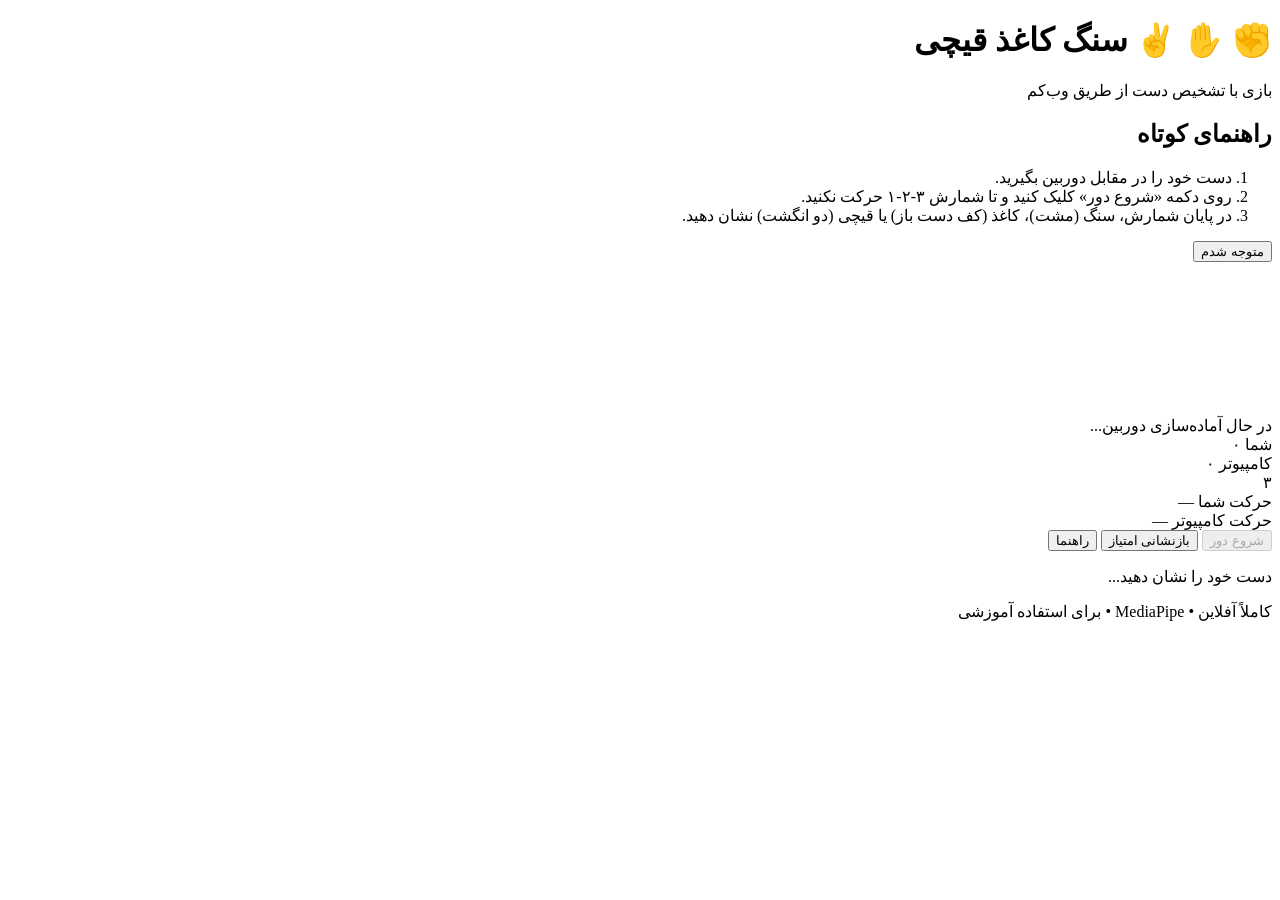
==== app/index.html @ f0ddbab1 "Initial commit: Offline AI Rock-Paper-Scissors with MediaPipe hand detection, Persian UI" ====
<!DOCTYPE html>
<html lang="fa" dir="rtl">
<head>
  <meta charset="UTF-8" />
  <meta name="viewport" content="width=device-width, initial-scale=1.0" />
  <title>سنگ، کاغذ، قیچی با هوش مصنوعی</title>
  <link rel="stylesheet" href="style.css" />
</head>
<body>
  <div class="container">
    <header>
      <h1>✊ ✋ ✌️ سنگ کاغذ قیچی</h1>
      <p class="subtitle">بازی با تشخیص دست از طریق وب‌کم</p>
    </header>

    <div id="help-panel" class="help-panel">
      <h2>راهنمای کوتاه</h2>
      <ol>
        <li>دست خود را در مقابل دوربین بگیرید.</li>
        <li>روی دکمه «شروع دور» کلیک کنید و تا شمارش ۳-۲-۱ حرکت نکنید.</li>
        <li>در پایان شمارش، سنگ (مشت)، کاغذ (کف دست باز) یا قیچی (دو انگشت) نشان دهید.</li>
      </ol>
      <button id="close-help" class="btn secondary">متوجه شدم</button>
    </div>

    <div class="main-area">
      <div class="video-wrapper">
        <video id="webcam" autoplay playsinline muted></video>
        <canvas id="output"></canvas>
        <div id="camera-status" class="status-overlay">در حال آماده‌سازی دوربین...</div>
      </div>

      <div class="game-panel">
        <div class="scores">
          <div class="score-box">
            <span class="label">شما</span>
            <span id="player-score" class="score">۰</span>
          </div>
          <div class="score-box">
            <span class="label">کامپیوتر</span>
            <span id="computer-score" class="score">۰</span>
          </div>
        </div>

        <div id="countdown" class="countdown hidden">۳</div>
        <div id="result-msg" class="result-msg"></div>

        <div class="moves">
          <div class="move-card">
            <span class="move-label">حرکت شما</span>
            <span id="player-move" class="move-emoji">—</span>
          </div>
          <div class="move-card">
            <span class="move-label">حرکت کامپیوتر</span>
            <span id="computer-move" class="move-emoji">—</span>
          </div>
        </div>

        <div class="buttons">
          <button id="start-btn" class="btn primary" disabled>شروع دور</button>
          <button id="reset-btn" class="btn secondary">بازنشانی امتیاز</button>
          <button id="help-btn" class="btn secondary">راهنما</button>
        </div>

        <p id="gesture-hint" class="hint">دست خود را نشان دهید...</p>
      </div>
    </div>

    <footer>
      <p>کاملاً آفلاین • MediaPipe • برای استفاده آموزشی</p>
    </footer>
  </div>

  <script type="module" src="main.js"></script>
</body>
</html>
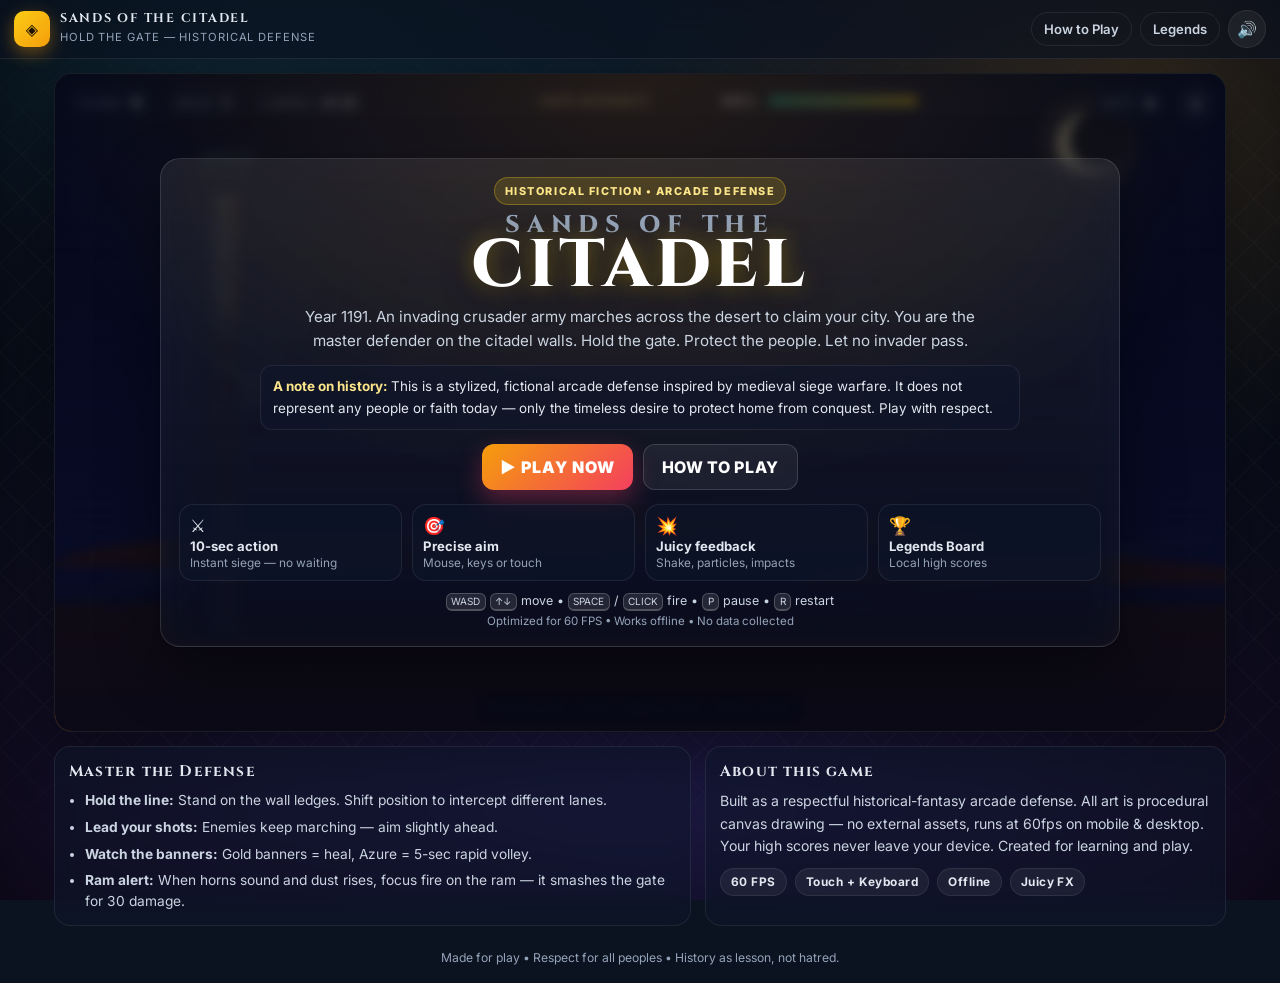
==== commit e820d5b5: "feat: Sands of the Citadel — polished 60fps defense game - Historical-fantasy siege defense where de" ====
--- a/app/index.html
+++ b/app/index.html
@@ -1,75 +1,254 @@
 <!DOCTYPE html>
-<html lang="fa" dir="rtl">
+<html lang="en" dir="ltr">
 <head>
   <meta charset="UTF-8" />
-  <meta name="viewport" content="width=device-width, initial-scale=1.0" />
-  <title>سنگ، کاغذ، قیچی با هوش مصنوعی</title>
+  <meta name="viewport" content="width=device-width, initial-scale=1.0, maximum-scale=1.0, user-scalable=no" />
+  <title>Sands of the Citadel — Hold the Gate</title>
+  <meta name="description" content="Defend your historic desert citadel from the siege. A fast, tactile arcade defense game." />
+  <meta name="theme-color" content="#0f172a" />
   <link rel="stylesheet" href="style.css" />
+  <link rel="preconnect" href="https://fonts.googleapis.com">
+  <link href="https://fonts.googleapis.com/css2?family=Cinzel:wght@600;800&family=Inter:wght@500;700;900&family=Amiri:wght@700&display=swap" rel="stylesheet">
 </head>
 <body>
-  <div class="container">
-    <header>
-      <h1>✊ ✋ ✌️ سنگ کاغذ قیچی</h1>
-      <p class="subtitle">بازی با تشخیص دست از طریق وب‌کم</p>
-    </header>
-
-    <div id="help-panel" class="help-panel">
-      <h2>راهنمای کوتاه</h2>
-      <ol>
-        <li>دست خود را در مقابل دوربین بگیرید.</li>
-        <li>روی دکمه «شروع دور» کلیک کنید و تا شمارش ۳-۲-۱ حرکت نکنید.</li>
-        <li>در پایان شمارش، سنگ (مشت)، کاغذ (کف دست باز) یا قیچی (دو انگشت) نشان دهید.</li>
-      </ol>
-      <button id="close-help" class="btn secondary">متوجه شدم</button>
-    </div>
-
-    <div class="main-area">
-      <div class="video-wrapper">
-        <video id="webcam" autoplay playsinline muted></video>
-        <canvas id="output"></canvas>
-        <div id="camera-status" class="status-overlay">در حال آماده‌سازی دوربین...</div>
-      </div>
-
-      <div class="game-panel">
-        <div class="scores">
-          <div class="score-box">
-            <span class="label">شما</span>
-            <span id="player-score" class="score">۰</span>
-          </div>
-          <div class="score-box">
-            <span class="label">کامپیوتر</span>
-            <span id="computer-score" class="score">۰</span>
-          </div>
-        </div>
-
-        <div id="countdown" class="countdown hidden">۳</div>
-        <div id="result-msg" class="result-msg"></div>
-
-        <div class="moves">
-          <div class="move-card">
-            <span class="move-label">حرکت شما</span>
-            <span id="player-move" class="move-emoji">—</span>
-          </div>
-          <div class="move-card">
-            <span class="move-label">حرکت کامپیوتر</span>
-            <span id="computer-move" class="move-emoji">—</span>
-          </div>
-        </div>
-
-        <div class="buttons">
-          <button id="start-btn" class="btn primary" disabled>شروع دور</button>
-          <button id="reset-btn" class="btn secondary">بازنشانی امتیاز</button>
-          <button id="help-btn" class="btn secondary">راهنما</button>
-        </div>
-
-        <p id="gesture-hint" class="hint">دست خود را نشان دهید...</p>
-      </div>
-    </div>
-
-    <footer>
-      <p>کاملاً آفلاین • MediaPipe • برای استفاده آموزشی</p>
-    </footer>
+  <!-- Ambient background -->
+  <div class="bg-wrap" aria-hidden="true">
+    <div class="bg-gradient"></div>
+    <div class="bg-pattern"></div>
+    <div class="bg-vignette"></div>
   </div>
+
+  <!-- Top bar -->
+  <header class="topbar">
+    <div class="brand">
+      <span class="brand-icon">◈</span>
+      <div class="brand-text">
+        <strong>SANDS OF THE CITADEL</strong>
+        <span>Hold the Gate — Historical Defense</span>
+      </div>
+    </div>
+    <div class="topbar-actions">
+      <button id="btnHow" class="ghost-btn">How to Play</button>
+      <button id="btnScoresTop" class="ghost-btn">Legends</button>
+      <button id="btnSound" class="icon-btn" aria-label="Toggle sound">🔊</button>
+    </div>
+  </header>
+
+  <main class="stage">
+    <!-- Game frame -->
+    <div class="game-frame" id="gameFrame">
+      <canvas id="gameCanvas" width="1280" height="720" aria-label="Game canvas"></canvas>
+
+      <!-- HUD -->
+      <div class="hud">
+        <div class="hud-left">
+          <div class="stat pill">
+            <span class="k">SCORE</span>
+            <b id="hudScore">0</b>
+          </div>
+          <div class="stat pill">
+            <span class="k">WAVE</span>
+            <b id="hudWave">1</b>
+          </div>
+          <div class="stat pill combo-pill" id="comboPill">
+            <span class="k">COMBO</span>
+            <b id="hudCombo">×1.0</b>
+          </div>
+        </div>
+        <div class="hud-center">
+          <div class="gate-health">
+            <div class="gate-label">
+              <span>GATE INTEGRITY</span>
+              <small id="hudHealthText">100%</small>
+            </div>
+            <div class="health-track">
+              <div class="health-fill" id="healthFill" style="width:100%"></div>
+              <div class="health-glow"></div>
+            </div>
+          </div>
+        </div>
+        <div class="hud-right">
+          <div class="stat pill subtle">
+            <span class="k">BEST</span>
+            <b id="hudBest">0</b>
+          </div>
+          <button id="btnPause" class="pause-btn" aria-label="Pause">⏸︎</button>
+        </div>
+      </div>
+
+      <!-- Touch controls hint -->
+      <div class="touch-hint" id="touchHint">DRAG to aim • TAP right side to fire • SWIPE left side to move</div>
+
+      <!-- On-screen touch pads (shown on touch) -->
+      <div class="touch-controls" id="touchControls">
+        <div class="touch-pad left-pad" id="movePad">
+          <div class="pad-label">MOVE</div>
+          <div class="pad-stick" id="moveStick"></div>
+          <div class="pad-arrows">
+            <button data-mv="up">▲</button>
+            <div class="row"><button data-mv="left">◀</button><button data-mv="right">▶</button></div>
+            <button data-mv="down">▼</button>
+          </div>
+        </div>
+        <div class="touch-pad right-pad" id="firePad">
+          <div class="pad-label">AIM & FIRE</div>
+          <button id="fireBtn" class="fire-btn">⟢ FIRE</button>
+          <div class="pad-sub">Hold or tap</div>
+        </div>
+      </div>
+
+      <!-- Aim reticle -->
+      <div class="reticle" id="reticle" aria-hidden="true"><span></span></div>
+
+      <!-- Start Screen -->
+      <section class="overlay start-overlay" id="startScreen">
+        <div class="overlay-inner start-inner">
+          <div class="badge">HISTORICAL FICTION • ARCADE DEFENSE</div>
+          <h1 class="title">
+            <span class="title-line1">SANDS OF THE</span>
+            <span class="title-line2">CITADEL</span>
+          </h1>
+          <p class="subtitle">Year 1191. An invading crusader army marches across the desert to claim your city. You are the master defender on the citadel walls. Hold the gate. Protect the people. Let no invader pass.</p>
+          
+          <div class="lore-box">
+            <p><strong>A note on history:</strong> This is a stylized, fictional arcade defense inspired by medieval siege warfare. It does not represent any people or faith today — only the timeless desire to protect home from conquest. Play with respect.</p>
+          </div>
+
+          <div class="cta-row">
+            <button id="btnPlay" class="primary-btn pulse">▶ PLAY NOW</button>
+            <button id="btnHow2" class="secondary-btn">HOW TO PLAY</button>
+          </div>
+
+          <div class="feature-grid">
+            <div class="feat"><span>⚔️</span><b>10-sec action</b><em>Instant siege — no waiting</em></div>
+            <div class="feat"><span>🎯</span><b>Precise aim</b><em>Mouse, keys or touch</em></div>
+            <div class="feat"><span>💥</span><b>Juicy feedback</b><em>Shake, particles, impacts</em></div>
+            <div class="feat"><span>🏆</span><b>Legends Board</b><em>Local high scores</em></div>
+          </div>
+
+          <div class="start-footer">
+            <div class="keys-line"><kbd>WASD</kbd> <kbd>↑↓</kbd> move • <kbd>SPACE</kbd> / <kbd>CLICK</kbd> fire • <kbd>P</kbd> pause • <kbd>R</kbd> restart</div>
+            <div class="tiny">Optimized for 60 FPS • Works offline • No data collected</div>
+          </div>
+        </div>
+      </section>
+
+      <!-- How to Play -->
+      <section class="overlay hidden" id="howScreen">
+        <div class="overlay-inner modal">
+          <h2>How to Defend</h2>
+          <div class="how-grid">
+            <div class="how-card">
+              <div class="how-ico">🛡️</div>
+              <h3>Your Duty</h3>
+              <p>Enemies march from the desert toward the citadel gate (left). If they reach it, the gate loses integrity. At 0%, the city falls.</p>
+            </div>
+            <div class="how-card">
+              <div class="how-ico">🏹</div>
+              <h3>Shoot</h3>
+              <p><b>Desktop:</b> Move mouse to aim, click or <kbd>SPACE</kbd> to fire. <kbd>W/S</kbd> or <kbd>↑/↓</kbd> to move along the wall.<br><b>Mobile:</b> Drag right side to aim, tap <em>Fire</em>. Use left pad to move.</p>
+            </div>
+            <div class="how-card">
+              <div class="how-ico">🔥</div>
+              <h3>Score & Combo</h3>
+              <p>Chain hits without missing to build combo ×2.0, ×3.0… Headshots give +50. Every 5 waves you face a ram! Collect falling banners for heal & rapid fire.</p>
+            </div>
+          </div>
+          <div class="how-actions">
+            <button class="primary-btn" id="btnHowPlay">UNDERSTOOD — TO BATTLE</button>
+            <button class="secondary-btn" id="btnHowClose">Close</button>
+          </div>
+        </div>
+      </section>
+
+      <!-- Pause -->
+      <section class="overlay hidden" id="pauseScreen">
+        <div class="overlay-inner modal pause-modal">
+          <h2>⏸ Paused</h2>
+          <p>Take a breath, defender. The siege can wait a moment.</p>
+          <div class="stack">
+            <button id="btnResume" class="primary-btn">RESUME (P)</button>
+            <button id="btnRestart1" class="secondary-btn">RESTART (R)</button>
+            <button id="btnHome1" class="ghost-btn large">EXIT TO MENU</button>
+          </div>
+          <label class="toggle"><input type="checkbox" id="chkReduceMotion"> Reduce motion & particles</label>
+        </div>
+      </section>
+
+      <!-- Game Over -->
+      <section class="overlay hidden" id="overScreen">
+        <div class="overlay-inner modal over-modal">
+          <div class="over-badge" id="overBadge">THE GATE HAS FALLEN</div>
+          <h2 id="overTitle">City Held for Glory</h2>
+          <div class="score-hero">
+            <div class="hero-score">
+              <span>SCORE</span>
+              <b id="overScore">0</b>
+            </div>
+            <div class="hero-stats">
+              <div><span>Wave reached</span><b id="overWave">1</b></div>
+              <div><span>Enemies stopped</span><b id="overKills">0</b></div>
+              <div><span>Accuracy</span><b id="overAcc">0%</b></div>
+              <div><span>Best combo</span><b id="overCombo">×1</b></div>
+            </div>
+          </div>
+
+          <div class="name-entry" id="nameEntry">
+            <p>🎉 New legend! Enter your name for the Hall of Defenders:</p>
+            <div class="name-row">
+              <input id="nameInput" maxlength="14" placeholder="Your name" autocomplete="off" />
+              <button id="btnSaveScore" class="primary-btn">Save</button>
+            </div>
+          </div>
+
+          <div class="over-actions">
+            <button id="btnAgain" class="primary-btn pulse">↻ PLAY AGAIN (R)</button>
+            <button id="btnHome2" class="secondary-btn">MENU</button>
+          </div>
+
+          <div class="mini-board" id="miniBoard"></div>
+        </div>
+      </section>
+
+      <!-- Leaderboard -->
+      <section class="overlay hidden" id="boardScreen">
+        <div class="overlay-inner modal board-modal">
+          <h2>🏆 Hall of Defenders</h2>
+          <p>Top defenders of the citadel — stored only on this device.</p>
+          <div id="boardTable" class="board-table"></div>
+          <div class="board-actions">
+            <button id="btnBoardClose" class="secondary-btn">Close</button>
+            <button id="btnBoardClear" class="ghost-btn danger">Clear Scores</button>
+          </div>
+        </div>
+      </section>
+
+      <!-- Floating messages -->
+      <div id="toast" class="toast hidden"></div>
+    </div>
+
+    <!-- Below-canvas info -->
+    <div class="below">
+      <div class="below-card">
+        <h3>Master the Defense</h3>
+        <ul>
+          <li><b>Hold the line:</b> Stand on the wall ledges. Shift position to intercept different lanes.</li>
+          <li><b>Lead your shots:</b> Enemies keep marching — aim slightly ahead.</li>
+          <li><b>Watch the banners:</b> Gold banners = heal, Azure = 5-sec rapid volley.</li>
+          <li><b>Ram alert:</b> When horns sound and dust rises, focus fire on the ram — it smashes the gate for 30 damage.</li>
+        </ul>
+      </div>
+      <div class="below-card">
+        <h3>About this game</h3>
+        <p>Built as a respectful historical-fantasy arcade defense. All art is procedural canvas drawing — no external assets, runs at 60fps on mobile & desktop. Your high scores never leave your device. Created for learning and play.</p>
+        <div class="pill-row"><span class="mini-pill">60 FPS</span><span class="mini-pill">Touch + Keyboard</span><span class="mini-pill">Offline</span><span class="mini-pill">Juicy FX</span></div>
+      </div>
+    </div>
+  </main>
+
+  <footer class="footer">
+    <span>Made for play • Respect for all peoples • History as lesson, not hatred.</span>
+  </footer>
 
   <script type="module" src="main.js"></script>
 </body>
--- a/app/style.css
+++ b/app/style.css
@@ -0,0 +1,316 @@
+/* ===== Sands of the Citadel — Style ===== */
+:root{
+  --bg:#0b1220;
+  --panel:#0f172a;
+  --sand:#fde68a;
+  --sand-2:#f59e0b;
+  --turq:#14b8a6;
+  --turq-deep:#0f766e;
+  --gold:#facc15;
+  --indigo:#1e1b4b;
+  --rose:#f43f5e;
+  --muted:#94a3b8;
+  --line:rgba(255,255,255,.08);
+  --glass:rgba(255,255,255,.06);
+  --glass2:rgba(255,255,255,.1);
+  --shadow:0 24px 60px rgba(0,0,0,.45);
+  --radius:18px;
+}
+*{box-sizing:border-box;margin:0;padding:0}
+html,body{height:100%}
+body{
+  font-family:Inter, system-ui, -apple-system, Segoe UI, Roboto, sans-serif;
+  background:var(--bg);
+  color:#e2e8f0;
+  overflow-x:hidden;
+  -webkit-font-smoothing:antialiased;
+}
+button,input{font:inherit}
+button{cursor:pointer}
+kbd{font-family:inherit;background:rgba(255,255,255,.1);border:1px solid rgba(255,255,255,.2);border-bottom-width:2px;padding:.15em .45em;border-radius:6px;font-size:.8em}
+
+/* Ambient BG */
+.bg-wrap{position:fixed;inset:0;z-index:-2;pointer-events:none}
+.bg-gradient{
+  position:absolute;inset:0;
+  background:
+    radial-gradient(1200px 600px at 20% -10%, rgba(20,184,166,.18), transparent 60%),
+    radial-gradient(900px 600px at 90% 10%, rgba(245,158,11,.18), transparent 60%),
+    radial-gradient(800px 800px at 50% 100%, rgba(30,27,75,.9), transparent 70%),
+    linear-gradient(180deg, #0f172a 0%, #0b1220 40%, #1a1030 100%);
+}
+.bg-pattern{
+  position:absolute;inset:0;opacity:.07;
+  background-image:
+    linear-gradient(45deg, transparent 48%, rgba(255,255,255,.6) 49%, transparent 51%),
+    linear-gradient(-45deg, transparent 48%, rgba(255,255,255,.6) 49%, transparent 51%);
+  background-size:44px 44px;
+  mask: linear-gradient(180deg, transparent, black 20%, black 80%, transparent);
+}
+.bg-vignette{position:absolute;inset:0;box-shadow:inset 0 0 180px rgba(0,0,0,.7)}
+
+/* Topbar */
+.topbar{
+  position:sticky;top:0;z-index:20;
+  display:flex;align-items:center;justify-content:space-between;
+  gap:12px;padding:10px 14px;
+  background:rgba(11,18,32,.6);backdrop-filter:blur(14px);
+  border-bottom:1px solid var(--line);
+}
+.brand{display:flex;align-items:center;gap:10px;min-width:0}
+.brand-icon{
+  width:36px;height:36px;display:grid;place-items:center;border-radius:10px;
+  background:linear-gradient(135deg, var(--gold), var(--sand-2));
+  color:#1a1200;font-weight:900;box-shadow:0 6px 18px rgba(245,158,11,.4);
+}
+.brand-text strong{font-family:Cinzel, serif;letter-spacing:.14em;font-size:.78rem;display:block;line-height:1}
+.brand-text span{font-size:.7rem;color:var(--muted);letter-spacing:.08em;text-transform:uppercase}
+.topbar-actions{display:flex;gap:8px;align-items:center}
+.ghost-btn{
+  background:transparent;border:1px solid var(--line);color:#cbd5e1;
+  padding:8px 12px;border-radius:999px;font-weight:600;font-size:.82rem;transition:.2s;
+}
+.ghost-btn:hover{background:var(--glass);color:#fff;border-color:rgba(255,255,255,.2)}
+.ghost-btn.large{width:100%;border-radius:12px}
+.icon-btn{
+  width:38px;height:38px;border-radius:999px;border:1px solid var(--line);background:var(--glass);color:#fff;
+  display:grid;place-items:center;font-size:1rem;
+}
+.icon-btn:hover{background:var(--glass2)}
+
+/* Stage */
+.stage{max-width:1200px;margin:0 auto;padding:14px;display:flex;flex-direction:column;gap:14px}
+.game-frame{
+  position:relative;width:100%;aspect-ratio:16/9;max-height:78vh;min-height:460px;
+  background:#060a14;border-radius:var(--radius);overflow:hidden;
+  box-shadow:var(--shadow);border:1px solid rgba(255,255,255,.08);
+  isolation:isolate;
+}
+#gameCanvas{position:absolute;inset:0;width:100%;height:100%;display:block;image-rendering:optimizeSpeed}
+
+/* HUD */
+.hud{
+  position:absolute;top:0;left:0;right:0;z-index:5;
+  display:flex;align-items:flex-start;justify-content:space-between;gap:8px;
+  padding:10px 10px 0 10px;pointer-events:none;
+}
+.hud > *{pointer-events:auto}
+.hud-left,.hud-right{display:flex;gap:8px;align-items:center;flex-wrap:wrap}
+.hud-center{flex:1;max-width:420px;display:flex;justify-content:center;padding:0 8px}
+.stat.pill{
+  display:flex;align-items:center;gap:8px;padding:8px 12px;border-radius:999px;
+  background:rgba(15,23,42,.82);backdrop-filter:blur(10px);border:1px solid rgba(255,255,255,.1);
+  box-shadow:0 8px 20px rgba(0,0,0,.3);
+}
+.stat .k{font-size:.68rem;letter-spacing:.14em;color:var(--muted);font-weight:700}
+.stat b{font-size:.95rem;font-weight:900;letter-spacing:.02em}
+.combo-pill{transition:.18s}
+.combo-pill.hot{background:linear-gradient(135deg, #f59e0b, #f43f5e);border-color:rgba(255,255,255,.2);color:#fff}
+.combo-pill.hot .k{color:rgba(255,255,255,.9)}
+.gate-health{
+  width:100%;background:rgba(15,23,42,.82);backdrop-filter:blur(10px);
+  border:1px solid rgba(255,255,255,.1);border-radius:999px;padding:8px 12px;
+  display:flex;align-items:center;gap:10px;
+}
+.gate-label{flex:1;display:flex;align-items:center;justify-content:space-between;gap:10px;min-width:0}
+.gate-label span{font-size:.68rem;letter-spacing:.14em;font-weight:800;color:#fde68a;white-space:nowrap}
+.gate-label small{font-weight:800;color:#fff}
+.health-track{width:150px;height:10px;background:rgba(255,255,255,.12);border-radius:999px;overflow:hidden;position:relative;flex-shrink:0}
+.health-fill{position:absolute;inset:0;width:100%;background:linear-gradient(90deg, #14b8a6, #facc15);transition:width .25s ease;box-shadow:0 0 12px rgba(20,184,166,.6)}
+.health-fill.low{background:linear-gradient(90deg, #f59e0b, #f43f5e);box-shadow:0 0 12px rgba(244,63,94,.6)}
+.health-fill.crit{background:linear-gradient(90deg, #f43f5e, #7f1d1d);animation:blink 0.6s infinite}
+@keyframes blink{50%{opacity:.6}}
+.health-glow{position:absolute;inset:0;background:linear-gradient(90deg, transparent, rgba(255,255,255,.25), transparent);transform:translateX(-100%);animation:glint 2.2s infinite}
+@keyframes glint{to{transform:translateX(100%)}}
+.pause-btn{
+  width:38px;height:38px;border-radius:999px;border:1px solid rgba(255,255,255,.15);
+  background:rgba(255,255,255,.08);color:#fff;font-size:1.1rem;display:grid;place-items:center;
+  backdrop-filter:blur(10px);transition:.2s;
+}
+.pause-btn:hover{background:rgba(255,255,255,.15)}
+
+/* Touch hint */
+.touch-hint{
+  position:absolute;bottom:10px;left:50%;transform:translateX(-50%);z-index:4;
+  background:rgba(0,0,0,.55);backdrop-filter:blur(8px);border:1px solid rgba(255,255,255,.1);
+  padding:6px 10px;border-radius:999px;font-size:.72rem;letter-spacing:.06em;color:#e2e8f0;white-space:nowrap;
+  opacity:.9;
+}
+
+/* Touch controls */
+.touch-controls{
+  position:absolute;inset:0;z-index:3;pointer-events:none;display:none;
+}
+.touch-controls.visible{display:block}
+.touch-pad{
+  position:absolute;bottom:54px;background:rgba(15,23,42,.55);backdrop-filter:blur(12px);
+  border:1px solid rgba(255,255,255,.12);border-radius:16px;padding:10px;pointer-events:auto;
+}
+.left-pad{left:10px;width:140px;display:flex;flex-direction:column;align-items:center;gap:6px}
+.right-pad{right:10px;width:140px;display:flex;flex-direction:column;align-items:center;gap:8px}
+.pad-label{font-size:.62rem;letter-spacing:.16em;font-weight:800;color:var(--muted)}
+.pad-stick{width:64px;height:64px;border-radius:50%;background:rgba(255,255,255,.08);border:1px solid rgba(255,255,255,.12);position:relative}
+.pad-stick::after{content:"";position:absolute;left:50%;top:50%;width:22px;height:22px;background:linear-gradient(135deg, var(--turq), var(--sand-2));border-radius:50%;transform:translate(-50%,-50%);box-shadow:0 6px 16px rgba(0,0,0,.4)}
+.pad-arrows{display:grid;place-items:center;gap:4px}
+.pad-arrows .row{display:flex;gap:12px}
+.pad-arrows button{width:34px;height:34px;border-radius:10px;background:rgba(255,255,255,.08);border:1px solid rgba(255,255,255,.12);color:#fff;font-size:.8rem}
+.fire-btn{
+  width:100%;padding:12px;border-radius:12px;border:none;
+  background:linear-gradient(135deg, var(--sand-2), var(--rose));color:#fff;font-weight:900;letter-spacing:.08em;
+  box-shadow:0 8px 20px rgba(244,63,94,.3);transition:.15s;
+}
+.fire-btn:active{transform:scale(.98)}
+
+.reticle{
+  position:absolute;width:28px;height:28px;z-index:4;pointer-events:none;transform:translate(-50%,-50%);opacity:0;transition:opacity .2s;
+}
+.reticle span{
+  position:absolute;inset:0;border:2px solid rgba(250,204,21,.95);border-radius:50%;box-shadow:0 0 10px rgba(250,204,21,.6), inset 0 0 6px rgba(250,204,21,.4);
+}
+.reticle span::before,.reticle span::after{
+  content:"";position:absolute;background:rgba(250,204,21,.95);
+}
+.reticle span::before{left:50%;top:-6px;width:2px;height:8px;transform:translateX(-50%)}
+.reticle span::after{top:50%;left:-6px;width:8px;height:2px;transform:translateY(-50%)}
+
+/* Overlays */
+.overlay{
+  position:absolute;inset:0;z-index:6;background:radial-gradient(900px 600px at 50% 0%, rgba(245,158,11,.12), transparent 70%), linear-gradient(180deg, rgba(2,6,23,.72), rgba(2,6,23,.92));
+  backdrop-filter:blur(6px);display:flex;align-items:center;justify-content:center;padding:14px;overflow:auto;
+}
+.overlay.hidden{display:none}
+.overlay-inner{
+  width:min(960px, 100%);max-height:92%;overflow:auto;
+  background:linear-gradient(180deg, rgba(255,255,255,.08), rgba(255,255,255,.03));
+  border:1px solid rgba(255,255,255,.12);border-radius:20px;padding:18px;
+  box-shadow:var(--shadow);backdrop-filter:blur(16px);
+}
+.start-inner{text-align:center}
+.badge{
+  display:inline-block;padding:6px 10px;border-radius:999px;font-size:.68rem;letter-spacing:.14em;font-weight:800;
+  background:rgba(250,204,21,.15);border:1px solid rgba(250,204,21,.3);color:#fde68a;
+}
+.title{margin:10px 0 6px;line-height:.9}
+.title-line1{display:block;font-family:Cinzel, serif;font-weight:800;font-size:clamp(1rem, 2.8vw, 1.5rem);letter-spacing:.28em;color:#94a3b8}
+.title-line2{display:block;font-family:Cinzel, serif;font-weight:800;font-size:clamp(2.2rem, 7vw, 4.2rem);letter-spacing:.06em;color:#fff;text-shadow:0 6px 30px rgba(0,0,0,.5), 0 0 22px rgba(250,204,21,.45)}
+.subtitle{max-width:720px;margin:8px auto;color:#cbd5e1;font-size:.95rem;line-height:1.6}
+.lore-box{max-width:760px;margin:12px auto;padding:10px 12px;border-radius:12px;background:rgba(15,23,42,.6);border:1px solid rgba(255,255,255,.08);text-align:left}
+.lore-box p{font-size:.84rem;line-height:1.6;color:#e2e8f0}
+.lore-box strong{color:#fde68a}
+.cta-row{display:flex;gap:10px;justify-content:center;flex-wrap:wrap;margin:14px 0}
+.primary-btn{
+  appearance:none;border:none;padding:12px 18px;border-radius:12px;
+  background:linear-gradient(135deg, #f59e0b, #f43f5e);color:#fff;font-weight:900;letter-spacing:.06em;
+  box-shadow:0 10px 24px rgba(244,63,94,.35);transition:.18s;
+}
+.primary-btn:hover{transform:translateY(-1px);box-shadow:0 14px 30px rgba(244,63,94,.45)}
+.primary-btn:active{transform:translateY(0)}
+.primary-btn.pulse{animation:pulseBtn 1.8s infinite}
+@keyframes pulseBtn{0%,100%{box-shadow:0 10px 24px rgba(244,63,94,.35)}50%{box-shadow:0 16px 36px rgba(245,158,11,.45)}}
+.secondary-btn{
+  padding:12px 18px;border-radius:12px;border:1px solid rgba(255,255,255,.15);background:rgba(255,255,255,.06);color:#fff;font-weight:800;letter-spacing:.04em;transition:.18s;
+}
+.secondary-btn:hover{background:rgba(255,255,255,.12)}
+.feature-grid{display:grid;grid-template-columns:repeat(4,1fr);gap:10px;margin-top:10px;text-align:left}
+.feat{background:rgba(15,23,42,.55);border:1px solid rgba(255,255,255,.08);border-radius:14px;padding:10px;display:flex;flex-direction:column;gap:2px}
+.feat span{font-size:1.1rem}
+.feat b{font-size:.82rem}
+.feat em{font-style:normal;font-size:.74rem;color:var(--muted)}
+.start-footer{margin-top:12px;display:flex;flex-direction:column;gap:6px;align-items:center}
+.keys-line{font-size:.78rem;color:#cbd5e1}
+.tiny{font-size:.72rem;color:var(--muted)}
+
+/* Modals */
+.modal{max-width:720px}
+.modal h2{font-family:Cinzel, serif;letter-spacing:.08em;font-size:1.4rem;margin-bottom:6px}
+.modal p{color:#cbd5e1;font-size:.9rem;line-height:1.5}
+.how-grid{display:grid;grid-template-columns:repeat(3,1fr);gap:10px;margin:14px 0}
+.how-card{background:rgba(15,23,42,.6);border:1px solid rgba(255,255,255,.08);border-radius:14px;padding:12px;text-align:left}
+.how-ico{font-size:1.4rem;margin-bottom:6px}
+.how-card h3{font-size:.92rem;margin-bottom:4px}
+.how-card p{font-size:.82rem;color:#cbd5e1}
+.how-actions{display:flex;gap:10px;justify-content:center;flex-wrap:wrap;margin-top:10px}
+.stack{display:flex;flex-direction:column;gap:10px;margin-top:12px}
+.pause-modal{text-align:center}
+.toggle{display:flex;gap:8px;align-items:center;justify-content:center;margin-top:12px;font-size:.82rem;color:#cbd5e1}
+.toggle input{accent-color:var(--sand-2)}
+
+.over-modal{text-align:center}
+.over-badge{display:inline-block;padding:6px 10px;border-radius:999px;background:rgba(244,63,94,.15);border:1px solid rgba(244,63,94,.3);color:#fecaca;font-weight:800;letter-spacing:.12em;font-size:.72rem}
+.score-hero{display:flex;gap:12px;align-items:stretch;justify-content:center;flex-wrap:wrap;margin:12px 0}
+.hero-score{
+  min-width:180px;padding:14px;border-radius:16px;background:linear-gradient(135deg, rgba(245,158,11,.2), rgba(20,184,166,.2));
+  border:1px solid rgba(255,255,255,.1);display:flex;flex-direction:column;align-items:center;gap:2px;
+}
+.hero-score span{font-size:.7rem;letter-spacing:.16em;color:var(--muted);font-weight:800}
+.hero-score b{font-size:2.2rem;font-weight:900;letter-spacing:.02em}
+.hero-stats{display:grid;grid-template-columns:repeat(2,1fr);gap:8px;flex:1;min-width:220px}
+.hero-stats > div{background:rgba(15,23,42,.6);border:1px solid rgba(255,255,255,.06);border-radius:12px;padding:10px;text-align:left}
+.hero-stats span{display:block;font-size:.68rem;letter-spacing:.12em;color:var(--muted);font-weight:700}
+.hero-stats b{display:block;font-size:1.05rem;font-weight:900}
+.name-entry{margin:12px 0;padding:12px;background:rgba(15,23,42,.6);border:1px solid rgba(255,255,255,.08);border-radius:12px}
+.name-row{display:flex;gap:8px;justify-content:center;margin-top:8px;flex-wrap:wrap}
+.name-row input{flex:1;min-width:160px;max-width:260px;padding:10px 12px;border-radius:10px;border:1px solid rgba(255,255,255,.15);background:rgba(255,255,255,.06);color:#fff}
+.over-actions{display:flex;gap:10px;justify-content:center;flex-wrap:wrap;margin-top:10px}
+.mini-board{margin-top:12px;text-align:left}
+
+.board-table{display:grid;gap:6px;margin:10px 0}
+.board-row{
+  display:grid;grid-template-columns:40px 1fr 100px 90px 110px;gap:6px;align-items:center;
+  padding:8px 10px;border-radius:10px;background:rgba(15,23,42,.6);border:1px solid rgba(255,255,255,.06);font-size:.85rem;
+}
+.board-row.head{background:transparent;border:none;color:var(--muted);font-weight:800;letter-spacing:.08em;font-size:.72rem}
+.board-row.me{background:linear-gradient(135deg, rgba(245,158,11,.18), rgba(20,184,166,.12));border-color:rgba(250,204,21,.25)}
+.board-actions{display:flex;gap:10px;justify-content:center;flex-wrap:wrap}
+
+.below{display:grid;grid-template-columns:1.1fr .9fr;gap:14px}
+.below-card{
+  background:rgba(15,23,42,.5);border:1px solid var(--line);border-radius:16px;padding:14px;
+  backdrop-filter:blur(10px);
+}
+.below-card h3{font-family:Cinzel, serif;letter-spacing:.08em;font-size:.95rem;margin-bottom:8px}
+.below-card ul{padding-left:16px;display:grid;gap:6px;color:#cbd5e1;font-size:.86rem;line-height:1.5}
+.below-card p{color:#cbd5e1;font-size:.88rem;line-height:1.6}
+.pill-row{display:flex;gap:8px;flex-wrap:wrap;margin-top:10px}
+.mini-pill{padding:6px 10px;border-radius:999px;background:rgba(255,255,255,.06);border:1px solid rgba(255,255,255,.08);font-size:.74rem;font-weight:700;letter-spacing:.04em}
+
+.toast{
+  position:absolute;left:50%;bottom:18%;transform:translateX(-50%);z-index:8;
+  background:rgba(15,23,42,.9);border:1px solid rgba(255,255,255,.12);color:#fff;
+  padding:10px 14px;border-radius:999px;font-weight:800;letter-spacing:.04em;font-size:.84rem;
+  box-shadow:0 12px 28px rgba(0,0,0,.4);backdrop-filter:blur(10px);
+}
+.toast.hidden{display:none}
+
+.footer{max-width:1200px;margin:0 auto;padding:10px 14px 18px;color:var(--muted);font-size:.76rem;text-align:center}
+
+/* Responsive */
+@media (max-width:900px){
+  .feature-grid{grid-template-columns:repeat(2,1fr)}
+  .how-grid{grid-template-columns:1fr}
+  .below{grid-template-columns:1fr}
+  .board-row{grid-template-columns:30px 1fr 80px 70px}
+  .board-row span:nth-child(5){display:none}
+  .hud-center{max-width:220px}
+  .health-track{width:110px}
+}
+@media (max-width:640px){
+  .topbar{padding:8px 10px}
+  .brand-text span{display:none}
+  .game-frame{aspect-ratio: 9/14;max-height:none;min-height:560px}
+  .hud{flex-wrap:wrap}
+  .hud-center{order:3;flex:1 1 100%;max-width:none}
+  .gate-health{max-width:none}
+  .touch-controls.visible{display:block}
+  .touch-hint{font-size:.62rem;bottom:52px}
+}
+@media (hover:none) and (pointer:coarse){
+  .touch-controls{display:block}
+  .reticle{opacity:1}
+}
+
+/* Reduced motion */
+@media (prefers-reduced-motion: reduce){
+  .primary-btn.pulse{animation:none}
+  .health-glow{animation:none}
+}
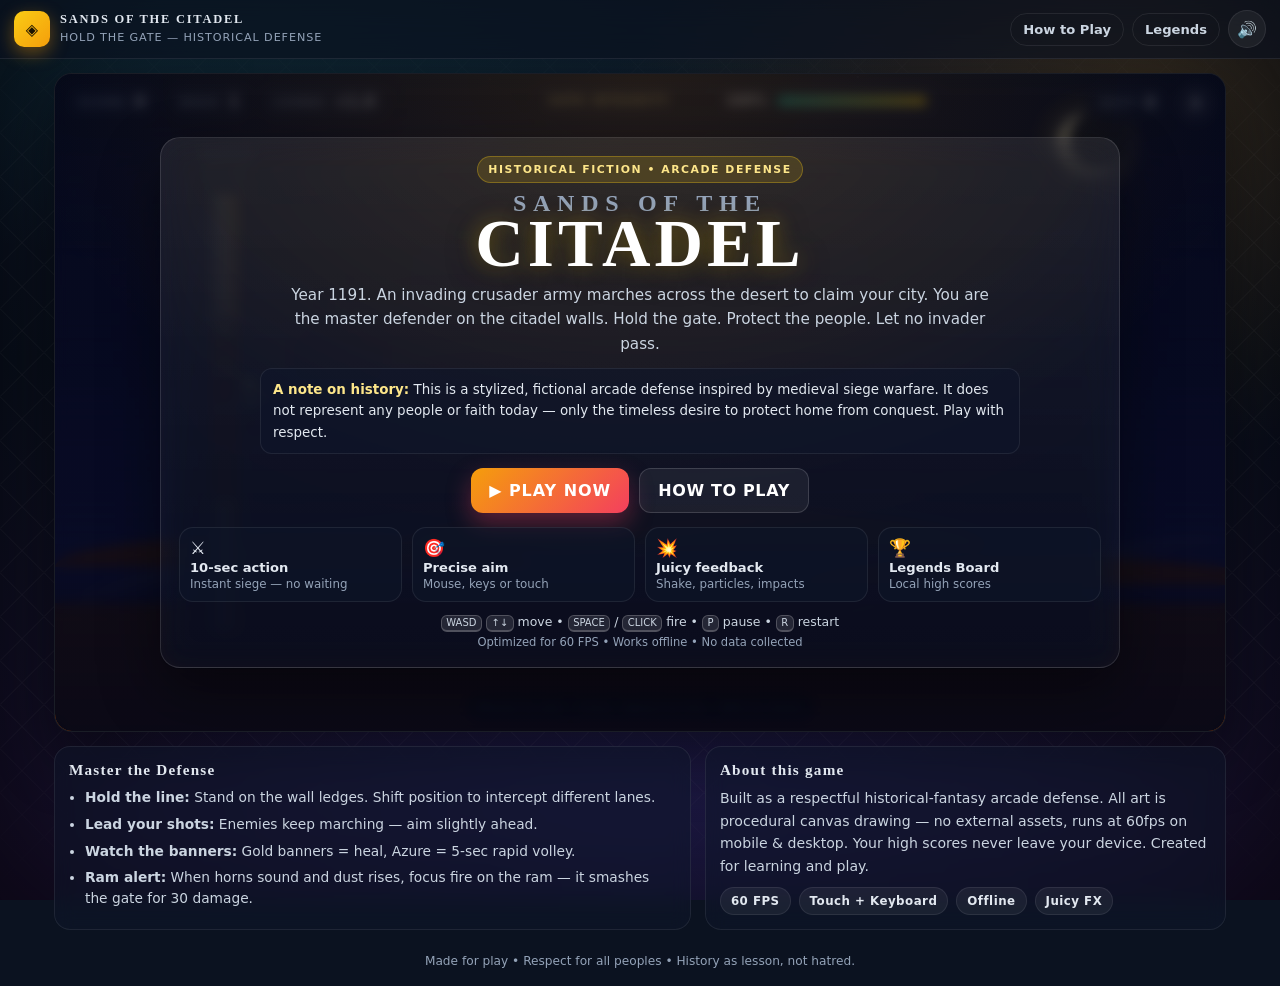
==== commit e9c5eb58: "refactor: single-file HTML optimized for mobile & desktop - Inline CSS+JS into app/index.html (74KB," ====
--- a/app/index.html
+++ b/app/index.html
@@ -2,13 +2,335 @@
 <html lang="en" dir="ltr">
 <head>
   <meta charset="UTF-8" />
-  <meta name="viewport" content="width=device-width, initial-scale=1.0, maximum-scale=1.0, user-scalable=no" />
+  <meta name="viewport" content="width=device-width, initial-scale=1.0, maximum-scale=1.0, user-scalable=no, viewport-fit=cover" />
   <title>Sands of the Citadel — Hold the Gate</title>
   <meta name="description" content="Defend your historic desert citadel from the siege. A fast, tactile arcade defense game." />
   <meta name="theme-color" content="#0f172a" />
-  <link rel="stylesheet" href="style.css" />
-  <link rel="preconnect" href="https://fonts.googleapis.com">
-  <link href="https://fonts.googleapis.com/css2?family=Cinzel:wght@600;800&family=Inter:wght@500;700;900&family=Amiri:wght@700&display=swap" rel="stylesheet">
+  <meta name="apple-mobile-web-app-capable" content="yes" />
+  <meta name="mobile-web-app-capable" content="yes" />
+  <style>
+/* ===== Sands of the Citadel — Style ===== */
+:root{
+  --bg:#0b1220;
+  --panel:#0f172a;
+  --sand:#fde68a;
+  --sand-2:#f59e0b;
+  --turq:#14b8a6;
+  --turq-deep:#0f766e;
+  --gold:#facc15;
+  --indigo:#1e1b4b;
+  --rose:#f43f5e;
+  --muted:#94a3b8;
+  --line:rgba(255,255,255,.08);
+  --glass:rgba(255,255,255,.06);
+  --glass2:rgba(255,255,255,.1);
+  --shadow:0 24px 60px rgba(0,0,0,.45);
+  --radius:18px;
+}
+*{box-sizing:border-box;margin:0;padding:0}
+html{touch-action:manipulation; -webkit-text-size-adjust:100%;}
+body{overscroll-behavior:none; -webkit-tap-highlight-color: transparent;}
+canvas{touch-action:none;}
+html,body{height:100%}
+body{
+  font-family:Inter, system-ui, -apple-system, Segoe UI, Roboto, sans-serif;
+  background:var(--bg);
+  color:#e2e8f0;
+  overflow-x:hidden;
+  -webkit-font-smoothing:antialiased;
+}
+button,input{font:inherit}
+button{cursor:pointer}
+kbd{font-family:inherit;background:rgba(255,255,255,.1);border:1px solid rgba(255,255,255,.2);border-bottom-width:2px;padding:.15em .45em;border-radius:6px;font-size:.8em}
+
+/* Ambient BG */
+.bg-wrap{position:fixed;inset:0;z-index:-2;pointer-events:none}
+.bg-gradient{
+  position:absolute;inset:0;
+  background:
+    radial-gradient(1200px 600px at 20% -10%, rgba(20,184,166,.18), transparent 60%),
+    radial-gradient(900px 600px at 90% 10%, rgba(245,158,11,.18), transparent 60%),
+    radial-gradient(800px 800px at 50% 100%, rgba(30,27,75,.9), transparent 70%),
+    linear-gradient(180deg, #0f172a 0%, #0b1220 40%, #1a1030 100%);
+}
+.bg-pattern{
+  position:absolute;inset:0;opacity:.07;
+  background-image:
+    linear-gradient(45deg, transparent 48%, rgba(255,255,255,.6) 49%, transparent 51%),
+    linear-gradient(-45deg, transparent 48%, rgba(255,255,255,.6) 49%, transparent 51%);
+  background-size:44px 44px;
+  mask: linear-gradient(180deg, transparent, black 20%, black 80%, transparent);
+}
+.bg-vignette{position:absolute;inset:0;box-shadow:inset 0 0 180px rgba(0,0,0,.7)}
+
+/* Topbar */
+.topbar{
+  position:sticky;top:0;z-index:20;
+  display:flex;align-items:center;justify-content:space-between;
+  gap:12px;padding:10px 14px;
+  background:rgba(11,18,32,.6);backdrop-filter:blur(14px);
+  border-bottom:1px solid var(--line);
+}
+.brand{display:flex;align-items:center;gap:10px;min-width:0}
+.brand-icon{
+  width:36px;height:36px;display:grid;place-items:center;border-radius:10px;
+  background:linear-gradient(135deg, var(--gold), var(--sand-2));
+  color:#1a1200;font-weight:900;box-shadow:0 6px 18px rgba(245,158,11,.4);
+}
+.brand-text strong{font-family:Cinzel, serif;letter-spacing:.14em;font-size:.78rem;display:block;line-height:1}
+.brand-text span{font-size:.7rem;color:var(--muted);letter-spacing:.08em;text-transform:uppercase}
+.topbar-actions{display:flex;gap:8px;align-items:center}
+.ghost-btn{
+  background:transparent;border:1px solid var(--line);color:#cbd5e1;
+  padding:8px 12px;border-radius:999px;font-weight:600;font-size:.82rem;transition:.2s;
+}
+.ghost-btn:hover{background:var(--glass);color:#fff;border-color:rgba(255,255,255,.2)}
+.ghost-btn.large{width:100%;border-radius:12px}
+.icon-btn{
+  width:38px;height:38px;border-radius:999px;border:1px solid var(--line);background:var(--glass);color:#fff;
+  display:grid;place-items:center;font-size:1rem;
+}
+.icon-btn:hover{background:var(--glass2)}
+
+/* Stage */
+.stage{max-width:1200px;margin:0 auto;padding:14px;display:flex;flex-direction:column;gap:14px}
+.game-frame{
+  position:relative;width:100%;aspect-ratio:16/9;max-height:78vh;min-height:460px;
+  background:#060a14;border-radius:var(--radius);overflow:hidden;
+  box-shadow:var(--shadow);border:1px solid rgba(255,255,255,.08);
+  isolation:isolate;
+}
+#gameCanvas{position:absolute;inset:0;width:100%;height:100%;display:block;image-rendering:optimizeSpeed}
+
+/* HUD */
+.hud{
+  position:absolute;top:0;left:0;right:0;z-index:5;
+  display:flex;align-items:flex-start;justify-content:space-between;gap:8px;
+  padding:10px 10px 0 10px;pointer-events:none;
+}
+.hud > *{pointer-events:auto}
+.hud-left,.hud-right{display:flex;gap:8px;align-items:center;flex-wrap:wrap}
+.hud-center{flex:1;max-width:420px;display:flex;justify-content:center;padding:0 8px}
+.stat.pill{
+  display:flex;align-items:center;gap:8px;padding:8px 12px;border-radius:999px;
+  background:rgba(15,23,42,.82);backdrop-filter:blur(10px);border:1px solid rgba(255,255,255,.1);
+  box-shadow:0 8px 20px rgba(0,0,0,.3);
+}
+.stat .k{font-size:.68rem;letter-spacing:.14em;color:var(--muted);font-weight:700}
+.stat b{font-size:.95rem;font-weight:900;letter-spacing:.02em}
+.combo-pill{transition:.18s}
+.combo-pill.hot{background:linear-gradient(135deg, #f59e0b, #f43f5e);border-color:rgba(255,255,255,.2);color:#fff}
+.combo-pill.hot .k{color:rgba(255,255,255,.9)}
+.gate-health{
+  width:100%;background:rgba(15,23,42,.82);backdrop-filter:blur(10px);
+  border:1px solid rgba(255,255,255,.1);border-radius:999px;padding:8px 12px;
+  display:flex;align-items:center;gap:10px;
+}
+.gate-label{flex:1;display:flex;align-items:center;justify-content:space-between;gap:10px;min-width:0}
+.gate-label span{font-size:.68rem;letter-spacing:.14em;font-weight:800;color:#fde68a;white-space:nowrap}
+.gate-label small{font-weight:800;color:#fff}
+.health-track{width:150px;height:10px;background:rgba(255,255,255,.12);border-radius:999px;overflow:hidden;position:relative;flex-shrink:0}
+.health-fill{position:absolute;inset:0;width:100%;background:linear-gradient(90deg, #14b8a6, #facc15);transition:width .25s ease;box-shadow:0 0 12px rgba(20,184,166,.6)}
+.health-fill.low{background:linear-gradient(90deg, #f59e0b, #f43f5e);box-shadow:0 0 12px rgba(244,63,94,.6)}
+.health-fill.crit{background:linear-gradient(90deg, #f43f5e, #7f1d1d);animation:blink 0.6s infinite}
+@keyframes blink{50%{opacity:.6}}
+.health-glow{position:absolute;inset:0;background:linear-gradient(90deg, transparent, rgba(255,255,255,.25), transparent);transform:translateX(-100%);animation:glint 2.2s infinite}
+@keyframes glint{to{transform:translateX(100%)}}
+.pause-btn{
+  width:38px;height:38px;border-radius:999px;border:1px solid rgba(255,255,255,.15);
+  background:rgba(255,255,255,.08);color:#fff;font-size:1.1rem;display:grid;place-items:center;
+  backdrop-filter:blur(10px);transition:.2s;
+}
+.pause-btn:hover{background:rgba(255,255,255,.15)}
+
+/* Touch hint */
+.touch-hint{
+  position:absolute;bottom:10px;left:50%;transform:translateX(-50%);z-index:4;
+  background:rgba(0,0,0,.55);backdrop-filter:blur(8px);border:1px solid rgba(255,255,255,.1);
+  padding:6px 10px;border-radius:999px;font-size:.72rem;letter-spacing:.06em;color:#e2e8f0;white-space:nowrap;
+  opacity:.9;
+}
+
+/* Touch controls */
+.touch-controls{
+  position:absolute;inset:0;z-index:3;pointer-events:none;display:none;
+}
+.touch-controls.visible{display:block}
+.touch-pad{
+  position:absolute;bottom:54px;background:rgba(15,23,42,.55);backdrop-filter:blur(12px);
+  border:1px solid rgba(255,255,255,.12);border-radius:16px;padding:10px;pointer-events:auto;
+}
+.left-pad{left:10px;width:140px;display:flex;flex-direction:column;align-items:center;gap:6px}
+.right-pad{right:10px;width:140px;display:flex;flex-direction:column;align-items:center;gap:8px}
+.pad-label{font-size:.62rem;letter-spacing:.16em;font-weight:800;color:var(--muted)}
+.pad-stick{width:64px;height:64px;border-radius:50%;background:rgba(255,255,255,.08);border:1px solid rgba(255,255,255,.12);position:relative}
+.pad-stick::after{content:"";position:absolute;left:50%;top:50%;width:22px;height:22px;background:linear-gradient(135deg, var(--turq), var(--sand-2));border-radius:50%;transform:translate(-50%,-50%);box-shadow:0 6px 16px rgba(0,0,0,.4)}
+.pad-arrows{display:grid;place-items:center;gap:4px}
+.pad-arrows .row{display:flex;gap:12px}
+.pad-arrows button{width:34px;height:34px;border-radius:10px;background:rgba(255,255,255,.08);border:1px solid rgba(255,255,255,.12);color:#fff;font-size:.8rem}
+.fire-btn{
+  width:100%;padding:12px;border-radius:12px;border:none;
+  background:linear-gradient(135deg, var(--sand-2), var(--rose));color:#fff;font-weight:900;letter-spacing:.08em;
+  box-shadow:0 8px 20px rgba(244,63,94,.3);transition:.15s;
+}
+.fire-btn:active{transform:scale(.98)}
+
+.reticle{
+  position:absolute;width:28px;height:28px;z-index:4;pointer-events:none;transform:translate(-50%,-50%);opacity:0;transition:opacity .2s;
+}
+.reticle span{
+  position:absolute;inset:0;border:2px solid rgba(250,204,21,.95);border-radius:50%;box-shadow:0 0 10px rgba(250,204,21,.6), inset 0 0 6px rgba(250,204,21,.4);
+}
+.reticle span::before,.reticle span::after{
+  content:"";position:absolute;background:rgba(250,204,21,.95);
+}
+.reticle span::before{left:50%;top:-6px;width:2px;height:8px;transform:translateX(-50%)}
+.reticle span::after{top:50%;left:-6px;width:8px;height:2px;transform:translateY(-50%)}
+
+/* Overlays */
+.overlay{
+  position:absolute;inset:0;z-index:6;background:radial-gradient(900px 600px at 50% 0%, rgba(245,158,11,.12), transparent 70%), linear-gradient(180deg, rgba(2,6,23,.72), rgba(2,6,23,.92));
+  backdrop-filter:blur(6px);display:flex;align-items:center;justify-content:center;padding:14px;overflow:auto;
+}
+.overlay.hidden{display:none}
+.overlay-inner{
+  width:min(960px, 100%);max-height:92%;overflow:auto;
+  background:linear-gradient(180deg, rgba(255,255,255,.08), rgba(255,255,255,.03));
+  border:1px solid rgba(255,255,255,.12);border-radius:20px;padding:18px;
+  box-shadow:var(--shadow);backdrop-filter:blur(16px);
+}
+.start-inner{text-align:center}
+.badge{
+  display:inline-block;padding:6px 10px;border-radius:999px;font-size:.68rem;letter-spacing:.14em;font-weight:800;
+  background:rgba(250,204,21,.15);border:1px solid rgba(250,204,21,.3);color:#fde68a;
+}
+.title{margin:10px 0 6px;line-height:.9}
+.title-line1{display:block;font-family:Cinzel, serif;font-weight:800;font-size:clamp(1rem, 2.8vw, 1.5rem);letter-spacing:.28em;color:#94a3b8}
+.title-line2{display:block;font-family:Cinzel, serif;font-weight:800;font-size:clamp(2.2rem, 7vw, 4.2rem);letter-spacing:.06em;color:#fff;text-shadow:0 6px 30px rgba(0,0,0,.5), 0 0 22px rgba(250,204,21,.45)}
+.subtitle{max-width:720px;margin:8px auto;color:#cbd5e1;font-size:.95rem;line-height:1.6}
+.lore-box{max-width:760px;margin:12px auto;padding:10px 12px;border-radius:12px;background:rgba(15,23,42,.6);border:1px solid rgba(255,255,255,.08);text-align:left}
+.lore-box p{font-size:.84rem;line-height:1.6;color:#e2e8f0}
+.lore-box strong{color:#fde68a}
+.cta-row{display:flex;gap:10px;justify-content:center;flex-wrap:wrap;margin:14px 0}
+.primary-btn{
+  appearance:none;border:none;padding:12px 18px;border-radius:12px;
+  background:linear-gradient(135deg, #f59e0b, #f43f5e);color:#fff;font-weight:900;letter-spacing:.06em;
+  box-shadow:0 10px 24px rgba(244,63,94,.35);transition:.18s;
+}
+.primary-btn:hover{transform:translateY(-1px);box-shadow:0 14px 30px rgba(244,63,94,.45)}
+.primary-btn:active{transform:translateY(0)}
+.primary-btn.pulse{animation:pulseBtn 1.8s infinite}
+@keyframes pulseBtn{0%,100%{box-shadow:0 10px 24px rgba(244,63,94,.35)}50%{box-shadow:0 16px 36px rgba(245,158,11,.45)}}
+.secondary-btn{
+  padding:12px 18px;border-radius:12px;border:1px solid rgba(255,255,255,.15);background:rgba(255,255,255,.06);color:#fff;font-weight:800;letter-spacing:.04em;transition:.18s;
+}
+.secondary-btn:hover{background:rgba(255,255,255,.12)}
+.feature-grid{display:grid;grid-template-columns:repeat(4,1fr);gap:10px;margin-top:10px;text-align:left}
+.feat{background:rgba(15,23,42,.55);border:1px solid rgba(255,255,255,.08);border-radius:14px;padding:10px;display:flex;flex-direction:column;gap:2px}
+.feat span{font-size:1.1rem}
+.feat b{font-size:.82rem}
+.feat em{font-style:normal;font-size:.74rem;color:var(--muted)}
+.start-footer{margin-top:12px;display:flex;flex-direction:column;gap:6px;align-items:center}
+.keys-line{font-size:.78rem;color:#cbd5e1}
+.tiny{font-size:.72rem;color:var(--muted)}
+
+/* Modals */
+.modal{max-width:720px}
+.modal h2{font-family:Cinzel, serif;letter-spacing:.08em;font-size:1.4rem;margin-bottom:6px}
+.modal p{color:#cbd5e1;font-size:.9rem;line-height:1.5}
+.how-grid{display:grid;grid-template-columns:repeat(3,1fr);gap:10px;margin:14px 0}
+.how-card{background:rgba(15,23,42,.6);border:1px solid rgba(255,255,255,.08);border-radius:14px;padding:12px;text-align:left}
+.how-ico{font-size:1.4rem;margin-bottom:6px}
+.how-card h3{font-size:.92rem;margin-bottom:4px}
+.how-card p{font-size:.82rem;color:#cbd5e1}
+.how-actions{display:flex;gap:10px;justify-content:center;flex-wrap:wrap;margin-top:10px}
+.stack{display:flex;flex-direction:column;gap:10px;margin-top:12px}
+.pause-modal{text-align:center}
+.toggle{display:flex;gap:8px;align-items:center;justify-content:center;margin-top:12px;font-size:.82rem;color:#cbd5e1}
+.toggle input{accent-color:var(--sand-2)}
+
+.over-modal{text-align:center}
+.over-badge{display:inline-block;padding:6px 10px;border-radius:999px;background:rgba(244,63,94,.15);border:1px solid rgba(244,63,94,.3);color:#fecaca;font-weight:800;letter-spacing:.12em;font-size:.72rem}
+.score-hero{display:flex;gap:12px;align-items:stretch;justify-content:center;flex-wrap:wrap;margin:12px 0}
+.hero-score{
+  min-width:180px;padding:14px;border-radius:16px;background:linear-gradient(135deg, rgba(245,158,11,.2), rgba(20,184,166,.2));
+  border:1px solid rgba(255,255,255,.1);display:flex;flex-direction:column;align-items:center;gap:2px;
+}
+.hero-score span{font-size:.7rem;letter-spacing:.16em;color:var(--muted);font-weight:800}
+.hero-score b{font-size:2.2rem;font-weight:900;letter-spacing:.02em}
+.hero-stats{display:grid;grid-template-columns:repeat(2,1fr);gap:8px;flex:1;min-width:220px}
+.hero-stats > div{background:rgba(15,23,42,.6);border:1px solid rgba(255,255,255,.06);border-radius:12px;padding:10px;text-align:left}
+.hero-stats span{display:block;font-size:.68rem;letter-spacing:.12em;color:var(--muted);font-weight:700}
+.hero-stats b{display:block;font-size:1.05rem;font-weight:900}
+.name-entry{margin:12px 0;padding:12px;background:rgba(15,23,42,.6);border:1px solid rgba(255,255,255,.08);border-radius:12px}
+.name-row{display:flex;gap:8px;justify-content:center;margin-top:8px;flex-wrap:wrap}
+.name-row input{flex:1;min-width:160px;max-width:260px;padding:10px 12px;border-radius:10px;border:1px solid rgba(255,255,255,.15);background:rgba(255,255,255,.06);color:#fff}
+.over-actions{display:flex;gap:10px;justify-content:center;flex-wrap:wrap;margin-top:10px}
+.mini-board{margin-top:12px;text-align:left}
+
+.board-table{display:grid;gap:6px;margin:10px 0}
+.board-row{
+  display:grid;grid-template-columns:40px 1fr 100px 90px 110px;gap:6px;align-items:center;
+  padding:8px 10px;border-radius:10px;background:rgba(15,23,42,.6);border:1px solid rgba(255,255,255,.06);font-size:.85rem;
+}
+.board-row.head{background:transparent;border:none;color:var(--muted);font-weight:800;letter-spacing:.08em;font-size:.72rem}
+.board-row.me{background:linear-gradient(135deg, rgba(245,158,11,.18), rgba(20,184,166,.12));border-color:rgba(250,204,21,.25)}
+.board-actions{display:flex;gap:10px;justify-content:center;flex-wrap:wrap}
+
+.below{display:grid;grid-template-columns:1.1fr .9fr;gap:14px}
+.below-card{
+  background:rgba(15,23,42,.5);border:1px solid var(--line);border-radius:16px;padding:14px;
+  backdrop-filter:blur(10px);
+}
+.below-card h3{font-family:Cinzel, serif;letter-spacing:.08em;font-size:.95rem;margin-bottom:8px}
+.below-card ul{padding-left:16px;display:grid;gap:6px;color:#cbd5e1;font-size:.86rem;line-height:1.5}
+.below-card p{color:#cbd5e1;font-size:.88rem;line-height:1.6}
+.pill-row{display:flex;gap:8px;flex-wrap:wrap;margin-top:10px}
+.mini-pill{padding:6px 10px;border-radius:999px;background:rgba(255,255,255,.06);border:1px solid rgba(255,255,255,.08);font-size:.74rem;font-weight:700;letter-spacing:.04em}
+
+.toast{
+  position:absolute;left:50%;bottom:18%;transform:translateX(-50%);z-index:8;
+  background:rgba(15,23,42,.9);border:1px solid rgba(255,255,255,.12);color:#fff;
+  padding:10px 14px;border-radius:999px;font-weight:800;letter-spacing:.04em;font-size:.84rem;
+  box-shadow:0 12px 28px rgba(0,0,0,.4);backdrop-filter:blur(10px);
+}
+.toast.hidden{display:none}
+
+.footer{max-width:1200px;margin:0 auto;padding:10px 14px 18px;color:var(--muted);font-size:.76rem;text-align:center}
+
+/* Responsive */
+@media (max-width:900px){
+  .feature-grid{grid-template-columns:repeat(2,1fr)}
+  .how-grid{grid-template-columns:1fr}
+  .below{grid-template-columns:1fr}
+  .board-row{grid-template-columns:30px 1fr 80px 70px}
+  .board-row span:nth-child(5){display:none}
+  .hud-center{max-width:220px}
+  .health-track{width:110px}
+}
+@media (max-width:640px){
+  .topbar{padding:8px 10px}
+  .brand-text span{display:none}
+  .game-frame{aspect-ratio: 9/14;max-height:none;min-height:560px}
+  .hud{flex-wrap:wrap}
+  .hud-center{order:3;flex:1 1 100%;max-width:none}
+  .gate-health{max-width:none}
+  .touch-controls.visible{display:block}
+  .touch-hint{font-size:.62rem;bottom:52px}
+}
+@media (hover:none) and (pointer:coarse){
+  .touch-controls{display:block}
+  .reticle{opacity:1}
+}
+
+/* Reduced motion */
+@media (prefers-reduced-motion: reduce){
+  .primary-btn.pulse{animation:none}
+  .health-glow{animation:none}
+}
+
+</style>
+  <!-- Fonts: system stack for offline 60fps, no external requests -->
 </head>
 <body>
   <!-- Ambient background -->
@@ -250,6 +572,1333 @@
     <span>Made for play • Respect for all peoples • History as lesson, not hatred.</span>
   </footer>
 
-  <script type="module" src="main.js"></script>
+  <script>
+/* Sands of the Citadel — Core Engine
+   Vanilla JS Canvas, 60fps, pooled objects, procedural rendering
+*/
+const canvas = document.getElementById('gameCanvas');
+const ctx = canvas.getContext('2d');
+const gameFrame = document.getElementById('gameFrame');
+const hudScore = document.getElementById('hudScore');
+const hudWave = document.getElementById('hudWave');
+const hudCombo = document.getElementById('hudCombo');
+const comboPill = document.getElementById('comboPill');
+const hudHealthText = document.getElementById('hudHealthText');
+const hudBest = document.getElementById('hudBest');
+const healthFill = document.getElementById('healthFill');
+const reticle = document.getElementById('reticle');
+const touchHint = document.getElementById('touchHint');
+const touchControls = document.getElementById('touchControls');
+const toastEl = document.getElementById('toast');
+
+// Overlays
+const startScreen = document.getElementById('startScreen');
+const howScreen = document.getElementById('howScreen');
+const pauseScreen = document.getElementById('pauseScreen');
+const overScreen = document.getElementById('overScreen');
+const boardScreen = document.getElementById('boardScreen');
+
+// Buttons
+const btnPlay = document.getElementById('btnPlay');
+const btnHow = document.getElementById('btnHow');
+const btnHow2 = document.getElementById('btnHow2');
+const btnHowPlay = document.getElementById('btnHowPlay');
+const btnHowClose = document.getElementById('btnHowClose');
+const btnScoresTop = document.getElementById('btnScoresTop');
+const btnPause = document.getElementById('btnPause');
+const btnResume = document.getElementById('btnResume');
+const btnRestart1 = document.getElementById('btnRestart1');
+const btnHome1 = document.getElementById('btnHome1');
+const btnAgain = document.getElementById('btnAgain');
+const btnHome2 = document.getElementById('btnHome2');
+const btnSaveScore = document.getElementById('btnSaveScore');
+const btnBoardClose = document.getElementById('btnBoardClose');
+const btnBoardClear = document.getElementById('btnBoardClear');
+const btnSound = document.getElementById('btnSound');
+const nameInput = document.getElementById('nameInput');
+const nameEntry = document.getElementById('nameEntry');
+const chkReduce = document.getElementById('chkReduceMotion');
+
+// HUD board
+const overScoreEl = document.getElementById('overScore');
+const overWaveEl = document.getElementById('overWave');
+const overKillsEl = document.getElementById('overKills');
+const overAccEl = document.getElementById('overAcc');
+const overComboEl = document.getElementById('overCombo');
+const overBadge = document.getElementById('overBadge');
+const overTitle = document.getElementById('overTitle');
+const miniBoard = document.getElementById('miniBoard');
+const boardTable = document.getElementById('boardTable');
+
+// ----- Constants -----
+const LOG_W = 1280;
+const LOG_H = 720;
+const WALL_X = 185;
+const WALL_TOP = 128;
+const WALL_BOT = 612;
+const GATE_Y = LOG_H/2;
+const GATE_W = 22;
+const GATE_H = 210;
+
+// Game state
+let phase = 'start'; // start, playing, paused, over
+let score = 0;
+let wave = 1;
+let gateHealth = 100;
+let gateMax = 100;
+let kills = 0;
+let shots = 0;
+let hits = 0;
+let combo = 0;
+let comboTimer = 0;
+let bestCombo = 0;
+let spawnTimer = 0;
+let spawnInterval = 1.15;
+let waveKills = 0;
+let elapsed = 0;
+let difficulty = 1;
+let isMuted = false;
+let reduceMotion = false;
+
+// Player
+const player = {
+  x: WALL_X + 28,
+  y: LOG_H/2,
+  vy: 0,
+  w: 32, h: 52,
+  cooldown: 0,
+  aimX: LOG_W*0.6,
+  aimY: LOG_H/2,
+  rapid: 0,
+};
+
+// Pools
+let enemies = [];
+let arrows = [];
+let particles = [];
+let pickups = [];
+let floaters = [];
+
+// Input
+const keys = new Set();
+let pointer = { x: LOG_W*0.6, y: LOG_H/2, down:false, active:false };
+let moveDir = { x:0, y:0 };
+let fireHeld = false;
+
+// Shake & effects
+let shake = 0;
+let shakeDecay = 0.92;
+let hitStop = 0;
+
+// High scores
+const LS_KEY = 'citadel_legends_v2';
+const LS_BEST = 'citadel_best_v2';
+let highScores = loadScores();
+let bestScore = parseInt(localStorage.getItem(LS_BEST)||'0',10);
+hudBest.textContent = bestScore.toLocaleString();
+
+// Audio
+let audioCtx = null;
+function ensureAudio(){
+  if(audioCtx) return;
+  try{ audioCtx = new (window.AudioContext||window.webkitAudioContext)(); }catch{}
+}
+function tone(freq, dur, type='sine', gain=0.18, slideTo){
+  if(isMuted || !audioCtx || reduceMotion) return;
+  const t = audioCtx.currentTime;
+  const o = audioCtx.createOscillator();
+  const g = audioCtx.createGain();
+  o.type = type; o.frequency.value = freq;
+  o.connect(g); g.connect(audioCtx.destination);
+  g.gain.setValueAtTime(gain, t);
+  g.gain.exponentialRampToValueAtTime(0.0001, t+dur);
+  if(slideTo){ o.frequency.linearRampToValueAtTime(slideTo, t+dur*0.9); }
+  o.start(t); o.stop(t+dur+0.02);
+}
+function noiseBurst(dur=0.18, gain=0.22){
+  if(isMuted || !audioCtx || reduceMotion) return;
+  const t = audioCtx.currentTime;
+  const bufferSize = Math.floor(audioCtx.sampleRate*dur);
+  const buffer = audioCtx.createBuffer(1, bufferSize, audioCtx.sampleRate);
+  const data = buffer.getChannelData(0);
+  for(let i=0;i<bufferSize;i++) data[i]=(Math.random()*2-1)*Math.pow(1-i/bufferSize,1.2);
+  const src = audioCtx.createBufferSource(); src.buffer=buffer;
+  const g = audioCtx.createGain(); g.gain.value=gain;
+  const f = audioCtx.createBiquadFilter(); f.type='lowpass'; f.frequency.value=1800;
+  src.connect(f); f.connect(g); g.connect(audioCtx.destination);
+  g.gain.exponentialRampToValueAtTime(0.0001, t+dur);
+  src.start(t);
+}
+const SFX = {
+  shoot(){ ensureAudio(); tone(860,0.12,'triangle',0.16,420); setTimeout(()=>tone(1200,0.06,'sine',0.08),30); },
+  hit(){ ensureAudio(); tone(220,0.16,'square',0.12,90); noiseBurst(0.1,0.12); },
+  gate(){ ensureAudio(); tone(110,0.35,'sawtooth',0.2, 60); noiseBurst(0.25,0.18); },
+  pickup(){ ensureAudio(); tone(520,0.12,'sine',0.14,780); setTimeout(()=>tone(880,0.14,'sine',0.12),80); },
+  ramHorn(){ ensureAudio(); tone(180,0.5,'triangle',0.18, 120); setTimeout(()=>tone(140,0.7,'sawtooth',0.16),240); },
+  over(){ ensureAudio(); tone(440,0.3,'sine',0.14, 330); setTimeout(()=>tone(330,0.4,'triangle',0.14, 220),180); setTimeout(()=>tone(220,0.6,'sine',0.12),380); },
+  click(){ ensureAudio(); tone(700,0.08,'sine',0.08,900); }
+};
+
+// Utilities
+function clamp(v,a,b){return Math.max(a,Math.min(b,v));}
+function lerp(a,b,t){return a+(b-a)*t;}
+function rand(a,b){return a+Math.random()*(b-a);}
+function choice(a){return a[Math.floor(Math.random()*a.length)];}
+
+// Load/Save scores
+function loadScores(){
+  try{ const v=JSON.parse(localStorage.getItem(LS_KEY)||'[]'); return Array.isArray(v)?v:[]; }catch{ return []; }
+}
+function saveScores(){
+  localStorage.setItem(LS_KEY, JSON.stringify(highScores));
+  const best = highScores[0]?.score||0;
+  localStorage.setItem(LS_BEST, String(best));
+  hudBest.textContent = String(best);
+}
+function addScore(name, scoreVal, waveVal, killsVal){
+  highScores.push({name: (name||'Defender').slice(0,14), score:scoreVal, wave:waveVal, kills:killsVal, date: new Date().toLocaleDateString()});
+  highScores.sort((a,b)=>b.score-a.score);
+  highScores = highScores.slice(0,10);
+  saveScores();
+}
+function renderBoard(container, highlightScore=null){
+  if(highScores.length===0){
+    container.innerHTML = `<div style="padding:14px;text-align:center;color:var(--muted)">No legends yet — be the first to hold the gate!</div>`;
+    return;
+  }
+  let html = `<div class="board-row head"><div>#</div><div>Name</div><div>Score</div><div>Wave</div><div>Date</div></div>`;
+  highScores.forEach((s,i)=>{
+    const me = highlightScore!==null && s.score===highlightScore ? ' me':'';
+    html += `<div class="board-row${me}"><div>${i+1}</div><div>${escapeHtml(s.name)}</div><div><b>${s.score.toLocaleString()}</b></div><div>W${s.wave}</div><div>${s.date}</div></div>`;
+  });
+  container.innerHTML = html;
+}
+function escapeHtml(s){ return s.replace(/[&<>"']/g, c=>({ '&':'&amp;','<':'&lt;','>':'&gt;','"':'&quot;',"'":'&#39;'}[c])); }
+function showToast(msg, ms=1600){
+  toastEl.textContent = msg;
+  toastEl.classList.remove('hidden');
+  clearTimeout(showToast._t);
+  showToast._t = setTimeout(()=>toastEl.classList.add('hidden'), ms);
+}
+
+// ----- Coordinate mapping -----
+function toLogical(e){
+  const rect = canvas.getBoundingClientRect();
+  const sx = LOG_W / rect.width;
+  const sy = LOG_H / rect.height;
+  return {
+    x: (e.clientX - rect.left)*sx,
+    y: (e.clientY - rect.top)*sy
+  };
+}
+function updateReticle(){
+  // Position reticle DOM element to mirror pointer
+  const rect = canvas.getBoundingClientRect();
+  const rx = (player.aimX / LOG_W)*rect.width;
+  const ry = (player.aimY / LOG_H)*rect.height;
+  reticle.style.left = (rect.left + rx - gameFrame.getBoundingClientRect().left) + 'px'; // will be repositioned relative to gameFrame? Actually reticle is absolute inside gameFrame
+  // Simpler: set inside gameFrame coords as %
+  reticle.style.left = (player.aimX / LOG_W * 100) + '%';
+  reticle.style.top = (player.aimY / LOG_H * 100) + '%';
+  reticle.style.opacity = phase==='playing' ? '1' : '0';
+}
+function refreshDPR(){
+  const dpr = Math.min(2, window.devicePixelRatio||1);
+  canvas.width = LOG_W * dpr;
+  canvas.height = LOG_H * dpr;
+  canvas.style.width = '100%';
+  canvas.style.height = '100%';
+  ctx.setTransform(dpr,0,0,dpr,0,0);
+}
+window.addEventListener('resize', ()=>{ refreshDPR(); updateReticle(); });
+refreshDPR();
+
+// ----- Input handlers -----
+canvas.addEventListener('pointerdown', e=>{
+  ensureAudio();
+  canvas.setPointerCapture(e.pointerId);
+  const p = toLogical(e);
+  pointer.x=p.x; pointer.y=p.y; pointer.down=true; pointer.active=true;
+  player.aimX = p.x; player.aimY = p.y;
+  updateReticle();
+  if(phase==='playing'){
+    // If clicking on left third, treat as move hint not aim? But we allow aim anywhere.
+    // Prevent firing if over HUD? Simple fire on down
+    // We'll fire via main loop hold handling; give instant shot
+    tryShoot();
+  }
+});
+canvas.addEventListener('pointermove', e=>{
+  if(!pointer.active && phase!=='playing') return;
+  const p = toLogical(e);
+  pointer.x=p.x; pointer.y=p.y;
+  player.aimX = p.x; player.aimY = p.y;
+  updateReticle();
+});
+canvas.addEventListener('pointerup', e=>{
+  pointer.down=false;
+  // keep active for aim
+});
+canvas.addEventListener('pointercancel', ()=>{ pointer.down=false; });
+window.addEventListener('keydown', e=>{
+  const k = e.key.toLowerCase();
+  keys.add(k);
+  if(k==='p' || k===' ' && e.code==='Space' && phase==='playing' && e.target===document.body) { /* handled */ }
+  if(k==='p'){
+    if(phase==='playing'){ setPaused(true); }
+    else if(phase==='paused'){ setPaused(false); }
+  }
+  if(k==='r'){
+    if(phase==='paused' || phase==='over'){ startGame(); }
+  }
+  if(k===' ' || k==='spacebar'){
+    if(phase==='playing') { e.preventDefault(); tryShoot(); }
+  }
+  if(k==='escape'){
+    if(phase==='paused'){ setPaused(false); }
+    else if(phase==='playing'){ setPaused(true); }
+    else if(!howScreen.classList.contains('hidden') || !boardScreen.classList.contains('hidden') || !overScreen.classList.contains('hidden')){
+      howScreen.classList.add('hidden'); boardScreen.classList.add('hidden');
+      if(phase==='over'){} else if(phase==='start'){}
+    }
+  }
+});
+window.addEventListener('keyup', e=>{ keys.delete(e.key.toLowerCase()); });
+
+// Touch pads
+const moveButtons = document.querySelectorAll('[data-mv]');
+moveButtons.forEach(btn=>{
+  const handler = (e)=>{
+    e.preventDefault();
+    const mv = btn.dataset.mv;
+    // set moveDir
+    if(mv==='up') moveDir.y = -1;
+    if(mv==='down') moveDir.y = 1;
+    if(mv==='left') moveDir.x = -1;
+    if(mv==='right') moveDir.x = 1;
+    SFX.click();
+  };
+  btn.addEventListener('touchstart', handler, {passive:false});
+  btn.addEventListener('mousedown', handler);
+  btn.addEventListener('touchend', ()=>{ moveDir={x:0,y:0}; });
+  btn.addEventListener('mouseup', ()=>{ moveDir={x:0,y:0}; });
+  btn.addEventListener('mouseleave', ()=>{ moveDir={x:0,y:0}; });
+});
+document.getElementById('fireBtn').addEventListener('touchstart', e=>{ e.preventDefault(); fireHeld=true; ensureAudio(); }, {passive:false});
+document.getElementById('fireBtn').addEventListener('touchend', e=>{ e.preventDefault(); fireHeld=false; });
+document.getElementById('fireBtn').addEventListener('mousedown', ()=>{ fireHeld=true; });
+document.getElementById('fireBtn').addEventListener('mouseup', ()=>{ fireHeld=false; });
+
+// Buttons
+btnPlay.addEventListener('click', ()=>{ SFX.click(); startGame(); });
+btnHow.addEventListener('click', ()=>{ SFX.click(); howScreen.classList.remove('hidden'); });
+btnHow2.addEventListener('click', ()=>{ SFX.click(); howScreen.classList.remove('hidden'); });
+btnHowPlay.addEventListener('click', ()=>{ SFX.click(); howScreen.classList.add('hidden'); if(phase==='start') startGame(); });
+btnHowClose.addEventListener('click', ()=>{ howScreen.classList.add('hidden'); });
+btnScoresTop.addEventListener('click', ()=>{ SFX.click(); boardScreen.classList.remove('hidden'); renderBoard(boardTable); });
+btnPause.addEventListener('click', ()=>{ SFX.click(); if(phase==='playing') setPaused(true); });
+btnResume.addEventListener('click', ()=>{ SFX.click(); setPaused(false); });
+btnRestart1.addEventListener('click', ()=>{ SFX.click(); startGame(); });
+btnHome1.addEventListener('click', ()=>{ SFX.click(); goHome(); });
+btnAgain.addEventListener('click', ()=>{ SFX.click(); startGame(); });
+btnHome2.addEventListener('click', ()=>{ SFX.click(); goHome(); });
+btnSaveScore.addEventListener('click', saveName);
+nameInput.addEventListener('keydown', e=>{ if(e.key==='Enter') saveName(); });
+btnBoardClose.addEventListener('click', ()=> boardScreen.classList.add('hidden'));
+btnBoardClear.addEventListener('click', ()=>{
+  if(confirm('Clear all local legends?')){
+    highScores=[]; saveScores(); renderBoard(boardTable); renderBoard(miniBoard);
+    showToast('Legends cleared');
+  }
+});
+btnSound.addEventListener('click', ()=>{
+  isMuted = !isMuted;
+  btnSound.textContent = isMuted ? '🔇' : '🔊';
+  btnSound.style.opacity = isMuted ? '0.6' : '1';
+  showToast(isMuted ? 'Sound muted' : 'Sound on');
+});
+chkReduce.addEventListener('change', ()=>{ reduceMotion = chkReduce.checked; showToast(reduceMotion ? 'Reduced motion on' : 'Motion effects on'); });
+document.getElementById('movePad').addEventListener('touchmove', e=>{ e.preventDefault(); }, {passive:false});
+
+
+// ----- Game flow -----
+function goHome(){
+  phase='start';
+  pauseScreen.classList.add('hidden');
+  overScreen.classList.add('hidden');
+  boardScreen.classList.add('hidden');
+  startScreen.classList.remove('hidden');
+  resetWorld(true);
+  hudWave.textContent = '1';
+  updateHUD();
+}
+function setPaused(v){
+  if(phase==='over' || phase==='start') return;
+  if(v){
+    phase='paused';
+    pauseScreen.classList.remove('hidden');
+  } else {
+    phase='playing';
+    pauseScreen.classList.add('hidden');
+  }
+}
+function resetWorld(showStart){
+  score=0; wave=1; gateHealth=gateMax; kills=0; shots=0; hits=0; combo=0; comboTimer=0; bestCombo=0; waveKills=0; elapsed=0; difficulty=1; spawnTimer=0; spawnInterval=1.15;
+  player.y=LOG_H/2; player.rapid=0; player.cooldown=0;
+  enemies.length=0; arrows.length=0; particles.length=0; pickups.length=0; floaters.length=0;
+  shake=0;
+  if(showStart) startScreen.classList.remove('hidden');
+  else startScreen.classList.add('hidden');
+  overScreen.classList.add('hidden');
+  pauseScreen.classList.add('hidden');
+  updateHUD();
+}
+function startGame(){
+  ensureAudio();
+  resetWorld(false);
+  phase='playing';
+  startScreen.classList.add('hidden');
+  overScreen.classList.add('hidden');
+  pauseScreen.classList.add('hidden');
+  howScreen.classList.add('hidden');
+  boardScreen.classList.add('hidden');
+  touchControls.classList.add('visible');
+  // initial enemies soon
+  spawnTimer = 0.3;
+  showToast('Defend the gate! Wave 1', 1200);
+  // auto-hide touch hint after few secs
+  setTimeout(()=>{ touchHint.style.opacity='0'; }, 3800);
+}
+function endGame(){
+  phase='over';
+  SFX.over();
+  // stats
+  overScoreEl.textContent = score.toLocaleString();
+  overWaveEl.textContent = wave;
+  overKillsEl.textContent = kills;
+  const acc = shots? Math.round(hits/shots*100):0;
+  overAccEl.textContent = acc+'%';
+  overComboEl.textContent = '×'+ (bestCombo>0? (1+bestCombo*0.2).toFixed(1) : '1.0');
+
+  let title = 'City Held for Glory';
+  let badge = 'THE GATE HAS FALLEN';
+  if(score >= 9000) { title='Legend of the Citadel!'; badge='MYTHIC DEFENSE'; }
+  else if(score >= 5500) { title='Unbreakable Defender'; badge='HEROIC STAND'; }
+  else if(score >= 2500) { title='Steadfast Guardian'; badge='VALIANT EFFORT'; }
+  else if(score < 800) { title='First Stand — Learn & Return'; badge='THE GATE HAS FALLEN'; }
+  overTitle.textContent = title;
+  overBadge.textContent = badge;
+
+  // check high score condition
+  const lowest = highScores[highScores.length-1]?.score ?? -1;
+  const isHigh = highScores.length<10 || score > lowest;
+  if(isHigh && score>0){
+    nameEntry.style.display='block';
+    nameInput.value='';
+    setTimeout(()=>nameInput.focus(), 220);
+  } else {
+    nameEntry.style.display='none';
+  }
+  renderBoard(miniBoard, isHigh? score:null);
+  overScreen.classList.remove('hidden');
+  // best
+  if(score>bestScore){ bestScore=score; localStorage.setItem(LS_BEST, String(bestScore)); hudBest.textContent=String(bestScore); }
+}
+function saveName(){
+  const n = (nameInput.value.trim()||'Defender');
+  addScore(n, score, wave, kills);
+  nameEntry.style.display='none';
+  renderBoard(miniBoard, score);
+  renderBoard(boardTable, score);
+  showToast('Legend saved — '+n);
+  SFX.pickup();
+}
+
+function tryShoot(){
+  if(phase!=='playing') return;
+  if(player.cooldown>0) return;
+  // spawn arrow
+  const fromX = player.x + 18;
+  const fromY = player.y - 4;
+  // Aim towards player.aim
+  const dx = player.aimX - fromX;
+  const dy = player.aimY - fromY;
+  const len = Math.hypot(dx,dy) || 1;
+  const speed = 740 + Math.min(180, wave*12);
+  const vx = dx/len*speed;
+  const vy = dy/len*speed;
+  arrows.push({ x:fromX, y:fromY, vx, vy, life:2.2, trail:[] });
+  shots++;
+  player.cooldown = player.rapid>0 ? 0.11 : 0.24;
+  // recoil & muzzle
+  spawnMuzzle(fromX, fromY, Math.atan2(vy,vx));
+  // small screen kick
+  if(!reduceMotion) shake = Math.min(shake+1.2, 4);
+  SFX.shoot();
+  // touch feedback
+  if(navigator.vibrate) try{ navigator.vibrate(10);}catch{}
+}
+
+// ----- Spawning -----
+function spawnEnemy(forceRam=false){
+  const laneYchoices = [190, 260, 340, 420, 500, 580];
+  // bias to middle lanes for fairness
+  let y = choice(laneYchoices) + rand(-14,14);
+  y = clamp(y, 170, 600);
+  let type = 0;
+  if(forceRam) type = 3;
+  else {
+    const r = Math.random();
+    if(wave>=5 && r < 0.08 + wave*0.008) type=3; // ram chance grows
+    else if(r < 0.22) type=2; // shield
+    else if(r < 0.55) type=1; // spear
+    else type=0; // sword
+  }
+  // adjust difficulty
+  const speedMul = 1 + (wave-1)*0.06 + (difficulty-1)*0.04;
+  let hp, speed, w,h, scoreVal;
+  if(type===0){ hp=1; speed=rand(58,78)*speedMul; w=28; h=46; scoreVal=100; }
+  else if(type===1){ hp=1; speed=rand(78,102)*speedMul; w=26; h=48; scoreVal=125; }
+  else if(type===2){ hp=3; speed=rand(42,58)*speedMul; w=34; h=52; scoreVal=250; }
+  else { hp=10 + Math.floor(wave*0.8); speed=rand(28,38)*speedMul; w=96; h=54; scoreVal=900+wave*60; y = rand(320, 560); }
+  enemies.push({
+    x: LOG_W + rand(10, 80),
+    y, w, h, vx: -speed, vy: 0,
+    hp, maxHp: hp,
+    type, scoreVal,
+    hitFlash:0,
+    bob: Math.random()*Math.PI*2,
+    stepPhase: Math.random()*Math.PI,
+  });
+}
+function maybeSpawnPickup(x,y){
+  if(Math.random()<0.14){
+    const t = Math.random()<0.5 ? 'heal' : 'rapid';
+    pickups.push({ x, y: y-8, vx: rand(-20,20), vy: -80, type:t, life:7, rot:0 });
+  }
+}
+
+// ----- Particles -----
+function spawnParticles(x,y, count, color, spread=90, power=120){
+  if(reduceMotion) count = Math.max(1, Math.floor(count*0.35));
+  for(let i=0;i<count;i++){
+    const ang = rand(-Math.PI, Math.PI);
+    const sp = rand(power*0.4, power);
+    particles.push({
+      x, y,
+      vx: Math.cos(ang)*sp + rand(-20,20),
+      vy: Math.sin(ang)*sp + rand(-60, -10),
+      life: rand(0.28, 0.55),
+      maxLife: 0.55,
+      size: rand(2.2, 4.8),
+      color,
+      alpha:1,
+      grav: 520,
+      drag: 0.98,
+    });
+  }
+}
+function spawnMuzzle(x,y, ang){
+  for(let i=0;i<6;i++){
+    particles.push({
+      x: x + Math.cos(ang)*12, y: y + Math.sin(ang)*12,
+      vx: Math.cos(ang)*rand(180,260) + rand(-20,20),
+      vy: Math.sin(ang)*rand(180,260) + rand(-20,20),
+      life: 0.12, maxLife:0.12, size: rand(2,3.5), color:'#fde68a', alpha:0.9, grav:0, drag:0.92
+    });
+  }
+}
+function spawnImpact(x,y, isHead){
+  spawnParticles(x,y, 10, isHead ? '#facc15' : '#e2e8f0', 120, 160);
+  spawnParticles(x,y, 5, '#f59e0b', 90, 90);
+  if(isHead) spawnParticles(x,y, 4, '#fff', 80, 200);
+}
+function addFloater(x,y, text, color='#fff'){
+  floaters.push({ x, y, vy:-42, life:0.85, text, color });
+}
+
+// ----- Update loop -----
+let lastT = performance.now();
+function frame(now){
+  const dtRaw = Math.min(0.033, (now - lastT)/1000);
+  lastT = now;
+  const dt = hitStop>0 ? 0 : dtRaw;
+  if(hitStop>0) hitStop-=dtRaw;
+
+  // Input continuous
+  if(phase==='playing'){
+    // keyboard move
+    let my = 0, mx = 0;
+    if(keys.has('w')||keys.has('arrowup')) my -= 1;
+    if(keys.has('s')||keys.has('arrowdown')) my += 1;
+    if(keys.has('a')||keys.has('arrowleft')) mx -= 1;
+    if(keys.has('d')||keys.has('arrowright')) mx += 1;
+    // combine with touch pad dir
+    my += moveDir.y;
+    mx += moveDir.x;
+    // player moves primarily vertical along wall, but allow slight x drift for feel (clamped)
+    const moveSpeed = 320;
+    if(my!==0) player.y += Math.sign(my)*moveSpeed*dt;
+    // x drift limited
+    if(mx!==0) player.x += Math.sign(mx)* 90 * dt;
+    player.y = clamp(player.y, WALL_TOP+28, WALL_BOT-22);
+    player.x = clamp(player.x, WALL_X+6, WALL_X+56);
+
+    // aim follows pointer; allow keyboard nudge aim?
+    if(keys.has('arrowup')||keys.has('arrowdown')||keys.has('arrowleft')||keys.has('arrowright')){
+      // nudge aim slowly
+      if(keys.has('arrowup')) player.aimY -= 380*dt;
+      if(keys.has('arrowdown')) player.aimY += 380*dt;
+      if(keys.has('arrowleft')) player.aimX -= 380*dt;
+      if(keys.has('arrowright')) player.aimX += 380*dt;
+      player.aimX = clamp(player.aimX, WALL_X+40, LOG_W-20);
+      player.aimY = clamp(player.aimY, 40, LOG_H-20);
+    }
+
+    // firing hold (auto)
+    if(fireHeld && player.cooldown<=0) tryShoot();
+    // space held
+    if(keys.has(' ') && player.cooldown<=0) tryShoot();
+
+    // cooldown
+    if(player.cooldown>0) player.cooldown -= dt;
+    if(player.rapid>0) player.rapid -= dt;
+    if(comboTimer>0){ comboTimer-=dt; if(comboTimer<=0){ combo=0; updateHUD(); } }
+
+    // spawning
+    spawnTimer -= dt;
+    if(spawnTimer<=0){
+      // spawn 1-2 enemies per tick
+      const burst = wave>6 && Math.random()<0.35 ? 2 : 1;
+      for(let i=0;i<burst;i++) spawnEnemy();
+      // ram warning every 5 waves
+      if(waveKills>= 14 + wave*2){ // wave progression by kills
+        wave++; waveKills=0; difficulty++; spawnInterval = Math.max(0.38, 1.15 - wave*0.045);
+        showToast('⚔️ Wave '+wave+' — Hold fast!', 1500);
+        if(wave%5===0){ // ram wave
+          showToast('🐏 RAM APPROACHING! Concentrate fire!', 2000);
+          SFX.ramHorn();
+          for(let i=0;i<2;i++) setTimeout(()=>spawnEnemy(true), i*320);
+        }
+        updateHUD();
+      }
+      spawnTimer = spawnInterval * rand(0.85,1.15);
+      if(wave>8) spawnTimer *= 0.88;
+    }
+    elapsed += dt;
+
+    // Enemies update
+    for(let i=enemies.length-1;i>=0;i--){
+      const e = enemies[i];
+      e.x += e.vx * dt;
+      e.y += Math.sin(elapsed*2 + e.bob)* 8 * dt; // subtle bob
+      if(e.hitFlash>0) e.hitFlash-=dt;
+      e.stepPhase += dt* (Math.abs(e.vx)/40);
+      // reached gate?
+      if(e.x <= WALL_X + 18){
+        // damage gate
+        const dmg = e.type===3 ? 28 : e.type===2 ? 14 : 10;
+        gateHealth = clamp(gateHealth - dmg, 0, gateMax);
+        shake = Math.min(18, shake + (e.type===3? 14: 8));
+        SFX.gate();
+        spawnParticles(WALL_X+12, e.y, e.type===3? 22:12, '#f59e0b', 140, 220);
+        spawnParticles(WALL_X+10, clamp(e.y, WALL_TOP, WALL_BOT), 8, '#57534e', 80, 120);
+        enemies.splice(i,1);
+        updateHUD();
+        if(gateHealth<=0){ endGame(); break; }
+        continue;
+      }
+      // cull far left? Already handled
+      if(e.x < -100){ enemies.splice(i,1); continue; }
+    }
+
+    // Arrows update
+    for(let i=arrows.length-1;i>=0;i--){
+      const a = arrows[i];
+      a.x += a.vx * dt;
+      a.y += a.vy * dt;
+      a.vy += 520 * dt; // gravity
+      a.life -= dt;
+      // trail
+      a.trail.push({x:a.x, y:a.y});
+      if(a.trail.length>6) a.trail.shift();
+      // offscreen
+      if(a.x>LOG_W+60 || a.x<-60 || a.y>LOG_H+60 || a.life<=0){
+        arrows.splice(i,1); continue;
+      }
+      // collision with enemies
+      let hit = false;
+      for(let j=enemies.length-1;j>=0;j--){
+        const e = enemies[j];
+        // simple AABB with arrow point
+        const ex1 = e.x - e.w/2, ex2 = e.x + e.w/2;
+        const ey1 = e.y - e.h/2 - 8, ey2 = e.y + e.h/2;
+        if(a.x>=ex1 && a.x<=ex2 && a.y>=ey1 && a.y<=ey2){
+          // hit!
+          const isHead = a.y < e.y - e.h*0.18;
+          e.hp -= isHead ? 2 : 1; // headshot bonus
+          e.hitFlash = 0.12;
+          hits++;
+          combo++;
+          bestCombo = Math.max(bestCombo, combo);
+          comboTimer = 1.9;
+          // score
+          let pts = e.scoreVal;
+          if(isHead) pts += 60;
+          const mult = 1 + combo*0.18;
+          const gained = Math.round(pts * mult * (1 + wave*0.04));
+          score += gained;
+          SFX.hit();
+          spawnImpact(a.x, a.y, isHead);
+          addFloater(e.x, e.y-18, '+'+gained + (isHead?' ★':'') + (combo>=3? ' ×'+mult.toFixed(1):''), isHead? '#facc15':'#fff');
+          // tiny hitstop for satisfying impact on kill
+          if(e.hp<=0){
+            // kill
+            kills++; waveKills++;
+            spawnParticles(e.x, e.y, e.type===3? 26:14, '#fef3c7', 160, 190);
+            spawnParticles(e.x, e.y, 10, '#0f766e', 140, 160);
+            if(e.type===3) hitStop = 0.06;
+            else if(!reduceMotion) hitStop = 0.02;
+            // bonus for ram
+            if(e.type===3) { score += 400; addFloater(e.x, e.y-30, '+400 RAM!', '#f59e0b'); shake = Math.min(shake+6, 16); }
+            maybeSpawnPickup(e.x, e.y);
+            enemies.splice(j,1);
+          }
+          arrows.splice(i,1);
+          hit=true;
+          updateHUD();
+          break;
+        }
+      }
+      if(hit) continue;
+      // hit wall? ignore
+    }
+
+    // Pickups
+    for(let i=pickups.length-1;i>=0;i--){
+      const p = pickups[i];
+      p.vy += 420*dt;
+      p.x += p.vx*dt;
+      p.y += p.vy*dt;
+      p.rot += dt*2.2;
+      p.life -= dt;
+      p.vx *= 0.98;
+      if(p.life<=0){ pickups.splice(i,1); continue; }
+      // bounce floor
+      if(p.y > LOG_H-48){ p.y = LOG_H-48; p.vy = -Math.abs(p.vy)*0.45; p.vx*=0.8; }
+      // player collect (near player)
+      const dx = p.x - player.x, dy = p.y - player.y;
+      if(Math.hypot(dx,dy) < 42){
+        if(p.type==='heal'){
+          gateHealth = clamp(gateHealth + 22, 0, gateMax);
+          addFloater(player.x, player.y-36, '+HEAL', '#10b981');
+          SFX.pickup();
+          showToast('Gate repaired +22', 1000);
+        } else {
+          player.rapid = 5.0;
+          addFloater(player.x, player.y-36, 'RAPID FIRE!', '#38bdf8');
+          SFX.pickup();
+          showToast('⚡ Rapid volley 5s', 1200);
+        }
+        spawnParticles(p.x,p.y,12, p.type==='heal'? '#10b981':'#38bdf8');
+        pickups.splice(i,1);
+        updateHUD();
+      }
+    }
+
+    // Particles
+    for(let i=particles.length-1;i>=0;i--){
+      const pt = particles[i];
+      pt.vy += (pt.grav||0)*dt;
+      pt.x += pt.vx*dt;
+      pt.y += pt.vy*dt;
+      pt.vx *= pt.drag ?? 0.99;
+      pt.vy *= pt.drag ?? 0.99;
+      pt.life -= dt;
+      pt.alpha = pt.life / (pt.maxLife||0.5);
+      if(pt.life<=0) particles.splice(i,1);
+    }
+    // Floaters
+    for(let i=floaters.length-1;i>=0;i--){
+      const f=floaters[i];
+      f.y += f.vy*dt;
+      f.life-=dt;
+      if(f.life<=0) floaters.splice(i,1);
+    }
+    // shake decay
+    if(shake>0) shake*= Math.pow(shakeDecay, dt*60);
+    if(shake<0.2) shake=0;
+  }
+
+  render(dtRaw);
+  requestAnimationFrame(frame);
+}
+
+function updateHUD(){
+  hudScore.textContent = score.toLocaleString();
+  hudWave.textContent = wave;
+  const mult = 1 + combo*0.18;
+  hudCombo.textContent = '×'+mult.toFixed(1);
+  if(combo>=3) comboPill.classList.add('hot');
+  else comboPill.classList.remove('hot');
+  const pct = Math.round(gateHealth/gateMax*100);
+  hudHealthText.textContent = pct+'%';
+  healthFill.style.width = pct+'%';
+  healthFill.classList.remove('low','crit');
+  if(pct<32) healthFill.classList.add('crit');
+  else if(pct<58) healthFill.classList.add('low');
+}
+
+// ----- Rendering -----
+function render(dt){
+  // shake offset
+  let sx=0, sy=0;
+  if(shake>0){
+    sx = (Math.random()-0.5)*shake*2;
+    sy = (Math.random()-0.5)*shake*1.2;
+  }
+  ctx.save();
+  if(sx||sy) ctx.translate(sx,sy);
+
+  // Clear
+  ctx.clearRect(-10,-10, LOG_W+20, LOG_H+20);
+
+  drawBackground();
+  drawDunes();
+  drawWall();
+  drawEnemies();
+  drawPickups();
+  drawPlayer();
+  drawArrows();
+  drawParticles();
+  drawFloaters();
+  drawGateEffects();
+
+  ctx.restore();
+
+  // reticle update for smoothness
+  updateReticle();
+}
+
+function drawBackground(){
+  // sky gradient
+  const g = ctx.createLinearGradient(0,0,0,LOG_H);
+  g.addColorStop(0,'#0b1020');
+  g.addColorStop(0.45,'#1e1b4b');
+  g.addColorStop(0.75,'#312e81');
+  g.addColorStop(1,'#451a03');
+  ctx.fillStyle=g;
+  ctx.fillRect(0,0,LOG_W,LOG_H);
+
+  // stars
+  const t = Date.now()*0.0003;
+  ctx.fillStyle='rgba(255,255,255,0.9)';
+  for(let i=0;i<90;i++){
+    const x = (i*137.5)%LOG_W;
+    const y = (i*67.3)%280;
+    const tw = Math.sin(t* (0.8 + i%3) + i) *0.5 + 0.8;
+    ctx.globalAlpha = 0.55*tw;
+    ctx.fillRect(x, y, 1.4, 1.4);
+  }
+  ctx.globalAlpha=1;
+
+  // moon
+  ctx.save();
+  ctx.translate(LOG_W-150, 78);
+  ctx.fillStyle='#fef3c7';
+  ctx.shadowColor='rgba(254,243,199,0.6)'; ctx.shadowBlur=18;
+  ctx.beginPath(); ctx.arc(0,0,34,0,Math.PI*2); ctx.fill();
+  ctx.shadowBlur=0;
+  ctx.fillStyle='#0b1020';
+  ctx.beginPath(); ctx.arc(12,-6,32,0,Math.PI*2); ctx.fill();
+  // soft halo
+  ctx.fillStyle='rgba(250,204,21,0.08)';
+  ctx.beginPath(); ctx.arc(0,0,58,0,Math.PI*2); ctx.fill();
+  ctx.restore();
+
+  // mosque silhouette far
+  ctx.fillStyle='rgba(0,0,0,0.22)';
+  ctx.beginPath();
+  ctx.moveTo(260, 300); ctx.lineTo(300, 260); ctx.lineTo(340, 300); ctx.lineTo(360, 300); ctx.lineTo(360, 340); ctx.lineTo(260,340); ctx.closePath(); ctx.fill();
+  ctx.fillRect(290, 220, 8, 40);
+  ctx.fillRect(320, 210, 6, 50);
+  // minaret tops
+  ctx.fillStyle='rgba(255,255,255,0.06)';
+  ctx.fillRect(288, 216, 12, 4);
+  ctx.fillRect(318, 206, 10, 4);
+}
+
+function drawDunes(){
+  // ground dunes with parallax
+  // horizon
+  ctx.fillStyle='#78350f';
+  ctx.fillRect(0, 580, LOG_W, 140);
+  // dune shapes
+  const dunes = [
+    {x:0, y:540, w:520, h:70, c:'#92400e'},
+    {x:380, y:520, w:640, h:90, c:'#a16207'},
+    {x:820, y:560, w:520, h:60, c:'#92400e'},
+  ];
+  dunes.forEach(d=>{
+    ctx.fillStyle=d.c;
+    ctx.beginPath();
+    ctx.ellipse(d.x + d.w/2, d.y, d.w/2, d.h/2, 0, Math.PI, Math.PI*2);
+    ctx.fill();
+    // highlight
+    ctx.fillStyle='rgba(253,230,138,0.12)';
+    ctx.beginPath();
+    ctx.ellipse(d.x + d.w/2 -20, d.y -6, d.w*0.42, d.h*0.32, -0.2, Math.PI, Math.PI*2);
+    ctx.fill();
+  });
+  // ground texture ticks
+  ctx.strokeStyle='rgba(0,0,0,0.12)';
+  ctx.lineWidth=1;
+  for(let x=0;x<LOG_W;x+=28){
+    const y = 590 + Math.sin(x*0.02)*8;
+    ctx.beginPath(); ctx.moveTo(x, y); ctx.lineTo(x+12, y+2); ctx.stroke();
+  }
+  // wall shadow
+  ctx.fillStyle='rgba(0,0,0,0.25)';
+  ctx.fillRect(WALL_X-16, 600, 32, 14);
+}
+
+function drawWall(){
+  // main citadel wall
+  const wallX = WALL_X;
+  // tower
+  ctx.fillStyle='#1f2937';
+  ctx.fillRect(wallX-26, WALL_TOP-36, 52, 40);
+  // crenellations
+  ctx.fillStyle='#334155';
+  for(let i=0;i<5;i++){
+    ctx.fillRect(wallX-24 + i*12, WALL_TOP-44, 8, 12);
+  }
+  // wall body
+  const wallGrad = ctx.createLinearGradient(wallX-18,0, wallX+18,0);
+  wallGrad.addColorStop(0,'#334155');
+  wallGrad.addColorStop(0.5,'#e7d8a8');
+  wallGrad.addColorStop(1,'#a16207');
+  ctx.fillStyle=wallGrad;
+  ctx.fillRect(wallX-18, WALL_TOP, 36, WALL_BOT-WALL_TOP);
+
+  // geometric tile pattern (Islamic 8-point)
+  ctx.save();
+  ctx.clip();
+  // We'll draw pattern via lines
+  ctx.strokeStyle='rgba(14,118,110,0.18)';
+  ctx.lineWidth=1;
+  for(let y=WALL_TOP+18; y<WALL_BOT; y+=22){
+    for(let x= wallX-14; x< wallX+16; x+=22){
+      // diamond
+      ctx.beginPath();
+      ctx.moveTo(x, y-7); ctx.lineTo(x+7,y); ctx.lineTo(x,y+7); ctx.lineTo(x-7,y); ctx.closePath(); ctx.stroke();
+      // inner
+      ctx.strokeStyle='rgba(250,204,21,0.14)';
+      ctx.beginPath(); ctx.arc(x,y,3.2,0,Math.PI*2); ctx.stroke();
+      ctx.strokeStyle='rgba(14,118,110,0.18)';
+    }
+  }
+  ctx.restore();
+  // outline
+  ctx.strokeStyle='rgba(0,0,0,0.25)'; ctx.lineWidth=2;
+  ctx.strokeRect(wallX-18, WALL_TOP, 36, WALL_BOT-WALL_TOP);
+
+  // gate
+  const gateCx = wallX;
+  const gateTop = GATE_Y - GATE_H/2;
+  ctx.fillStyle='#451a03';
+  // arch
+  ctx.beginPath();
+  ctx.moveTo(gateCx-16, gateTop+GATE_H);
+  ctx.lineTo(gateCx-16, gateTop+28);
+  ctx.arc(gateCx, gateTop+28, 16, Math.PI, 0);
+  ctx.lineTo(gateCx+16, gateTop+GATE_H);
+  ctx.closePath();
+  ctx.fill();
+  // gate door planks
+  ctx.fillStyle='#78350f';
+  ctx.fillRect(gateCx-13, gateTop+36, 26, GATE_H-36);
+  ctx.strokeStyle='rgba(0,0,0,0.35)'; ctx.lineWidth=1;
+  for(let y=gateTop+46; y<gateTop+GATE_H; y+=18){
+    ctx.beginPath(); ctx.moveTo(gateCx-13,y); ctx.lineTo(gateCx+13,y); ctx.stroke();
+  }
+  // metal bands
+  ctx.fillStyle='#334155';
+  ctx.fillRect(gateCx-14, gateTop+68, 28, 5);
+  ctx.fillRect(gateCx-14, gateTop+110, 28, 5);
+  ctx.fillRect(gateCx-14, gateTop+152, 28, 5);
+  // studs
+  ctx.fillStyle='#facc15';
+  for(let y of [70,112,154]){
+    ctx.beginPath(); ctx.arc(gateCx-9, gateTop+y,2.2,0,Math.PI*2); ctx.fill();
+    ctx.beginPath(); ctx.arc(gateCx+9, gateTop+y,2.2,0,Math.PI*2); ctx.fill();
+  }
+  // arch keystone
+  ctx.fillStyle='#fde68a';
+  ctx.fillRect(gateCx-6, gateTop+20,12,10);
+  ctx.fillStyle='#0f766e';
+  ctx.font='700 8px Cinzel'; ctx.textAlign='center';
+  ctx.fillText('◈', gateCx, gateTop+28);
+
+  // gate damage cracks overlay
+  const pct = gateHealth/gateMax;
+  if(pct<0.85){
+    ctx.strokeStyle='rgba(0,0,0,0.55)'; ctx.lineWidth=2;
+    const cracks = Math.floor((1-pct)*9);
+    for(let i=0;i<cracks;i++){
+      ctx.beginPath();
+      const sx = gateCx + rand(-10,10);
+      const sy = gateTop+ rand(40, GATE_H-10);
+      ctx.moveTo(sx,sy);
+      ctx.lineTo(sx+ rand(-10,10), sy+ rand(8,18));
+      ctx.stroke();
+    }
+    if(pct<0.45){
+      // flicker fire light
+      ctx.fillStyle='rgba(244,63,94,'+(0.12+ Math.sin(Date.now()*0.008)*0.05)+')';
+      ctx.fillRect(gateCx-12, gateTop+36,24,GATE_H-36);
+    }
+  }
+
+  // wall walkway
+  ctx.fillStyle='#1f2937';
+  ctx.fillRect(wallX-20, WALL_TOP-2, 40, 6);
+  // defender platform glow when rapid
+  if(player.rapid>0){
+    ctx.fillStyle='rgba(56,189,248,'+(0.25+Math.sin(Date.now()*0.015)*0.1)+')';
+    ctx.fillRect(wallX-18, player.y-22, 36, 4);
+  }
+}
+
+function drawPlayer(){
+  const {x,y} = player;
+  // shadow
+  ctx.fillStyle='rgba(0,0,0,0.25)';
+  ctx.beginPath(); ctx.ellipse(x, y+28, 14, 5, 0,0,Math.PI*2); ctx.fill();
+
+  // legs
+  ctx.fillStyle='#0f172a';
+  ctx.fillRect(x-7, y+8, 6, 14);
+  ctx.fillRect(x+1, y+8, 6, 14);
+  // boots
+  ctx.fillStyle='#422006';
+  ctx.fillRect(x-8, y+20, 7, 4);
+  ctx.fillRect(x+1, y+20, 8, 4);
+
+  // body — turquoise qamis with gold trim
+  ctx.fillStyle='#0f766e';
+  ctx.beginPath();
+  // tunic
+  ctx.moveTo(x-10, y-10); ctx.lineTo(x+10, y-10); ctx.lineTo(x+8, y+10); ctx.lineTo(x-8, y+10); ctx.closePath(); ctx.fill();
+  // sash
+  ctx.fillStyle='#f59e0b';
+  ctx.fillRect(x-10, y-2, 20, 4);
+  // cape
+  ctx.fillStyle= player.rapid>0 ? '#38bdf8' : '#1e40af';
+  ctx.globalAlpha=0.92;
+  ctx.beginPath(); ctx.moveTo(x-10, y-8); ctx.lineTo(x-16, y+6); ctx.lineTo(x-10, y+12); ctx.closePath(); ctx.fill();
+  ctx.globalAlpha=1;
+
+  // arms & bow
+  // bow stave
+  const aimAng = Math.atan2(player.aimY - (y-4), player.aimX - x);
+  ctx.save();
+  ctx.translate(x+6, y-4);
+  ctx.rotate(aimAng);
+  ctx.strokeStyle='#451a03'; ctx.lineWidth=2.5;
+  ctx.beginPath(); ctx.arc(0,0,14, -0.9, 0.9); ctx.stroke();
+  // string
+  ctx.strokeStyle='#fef3c7'; ctx.lineWidth=1.2;
+  ctx.beginPath(); ctx.moveTo(-6, -12); ctx.lineTo(2,0); ctx.lineTo(-6,12); ctx.stroke();
+  // arrow nocked
+  if(player.cooldown<0.08){
+    ctx.fillStyle='#fde68a';
+    ctx.fillRect(2, -1.2, 14, 2.4);
+    ctx.fillStyle='#e5e7eb'; ctx.beginPath(); ctx.moveTo(16,-3); ctx.lineTo(20,0); ctx.lineTo(16,3); ctx.closePath(); ctx.fill();
+  }
+  ctx.restore();
+
+  // head
+  ctx.fillStyle='#fde68a';
+  ctx.beginPath(); ctx.arc(x, y-16, 9, 0, Math.PI*2); ctx.fill();
+  // keffiyeh / helmet turban
+  ctx.fillStyle='#e7d8a8';
+  ctx.beginPath(); ctx.arc(x, y-18,10, Math.PI*1.05, Math.PI*1.95); ctx.fill();
+  ctx.fillStyle='#0f766e';
+  ctx.fillRect(x-10, y-20,20,3);
+  // face
+  ctx.fillStyle='#92400e';
+  ctx.beginPath(); ctx.arc(x+2, y-15,1.1,0,Math.PI*2); ctx.fill();
+  ctx.beginPath(); ctx.arc(x+6, y-15,1.1,0,Math.PI*2); ctx.fill();
+  // beard
+  ctx.fillStyle='#451a03';
+  ctx.beginPath(); ctx.arc(x, y-12,4, 0.1, Math.PI-0.1); ctx.fill();
+
+  // aim line faint
+  if(phase==='playing'){
+    ctx.strokeStyle='rgba(253,230,138,0.28)';
+    ctx.setLineDash([6,8]);
+    ctx.lineWidth=1;
+    ctx.beginPath();
+    ctx.moveTo(x+12, y-4);
+    // predict a bit
+    const tx = player.aimX, ty = player.aimY;
+    ctx.lineTo(lerp(x+12, tx, 0.55), lerp(y-4, ty, 0.55));
+    ctx.stroke();
+    ctx.setLineDash([]);
+    // dot at aim
+    ctx.fillStyle='rgba(250,204,21,0.9)';
+    ctx.beginPath(); ctx.arc(player.aimX, player.aimY, 2.2,0,Math.PI*2); ctx.fill();
+  }
+
+  // rapid indicator
+  if(player.rapid>0){
+    ctx.fillStyle='rgba(56,189,248,0.9)';
+    ctx.font='700 10px Inter'; ctx.textAlign='center';
+    ctx.fillText('⚡ RAPID', x, y-32);
+    // bar
+    ctx.fillStyle='rgba(15,23,42,0.7)'; ctx.fillRect(x-14, y-30,28,4);
+    ctx.fillStyle='#38bdf8'; ctx.fillRect(x-14, y-30, 28*(player.rapid/5),4);
+  }
+  ctx.textAlign='left';
+}
+
+function drawEnemies(){
+  enemies.forEach(e=>{
+    const {x,y,w,h,type} = e;
+    // shadow
+    ctx.fillStyle='rgba(0,0,0,0.22)';
+    ctx.beginPath(); ctx.ellipse(x, 602, w*0.5, 6, 0,0,Math.PI*2); ctx.fill();
+
+    // hit flash
+    let flash = e.hitFlash>0;
+    // body base
+    ctx.save();
+    // step bob
+    const bob = Math.sin(e.stepPhase)*2;
+    ctx.translate(0, bob);
+
+    if(type===3){
+      // RAM: wooden ram with roof
+      ctx.fillStyle = flash ? '#fee2e2' : '#78350f';
+      // wheels
+      ctx.fillStyle='#1f2937';
+      ctx.beginPath(); ctx.arc(x-24, y+14,9,0,Math.PI*2); ctx.fill();
+      ctx.beginPath(); ctx.arc(x+24, y+14,9,0,Math.PI*2); ctx.fill();
+      ctx.fillStyle='#57534e'; ctx.beginPath(); ctx.arc(x-24,y+14,3,0,Math.PI*2); ctx.fill(); ctx.beginPath(); ctx.arc(x+24,y+14,3,0,Math.PI*2); ctx.fill();
+      // body
+      ctx.fillStyle= flash ? '#fecaca' : '#92400e';
+      ctx.fillRect(x-38, y-18, 76, 32);
+      ctx.fillStyle='#451a03'; ctx.fillRect(x-38, y-18,76,6);
+      // roof
+      ctx.fillStyle='#422006';
+      ctx.beginPath(); ctx.moveTo(x-42, y-18); ctx.lineTo(x, y-30); ctx.lineTo(x+42, y-18); ctx.closePath(); ctx.fill();
+      // ram log
+      ctx.fillStyle='#1c1917';
+      ctx.fillRect(x+10, y-8, 48, 8);
+      ctx.fillStyle='#57534e'; ctx.beginPath(); ctx.arc(x+58, y-4,8,0,Math.PI*2); ctx.fill();
+      ctx.fillStyle='#f59e0b'; ctx.beginPath(); ctx.arc(x+58,y-4,4,0,Math.PI*2); ctx.fill();
+      // crew
+      ctx.fillStyle='#991b1b';
+      ctx.fillRect(x-18, y-28, 10, 14);
+      ctx.fillRect(x+8, y-28, 10, 14);
+      // banner
+      ctx.fillStyle='#dc2626';
+      ctx.fillRect(x-30, y-36,14,10);
+      ctx.fillStyle='#fff'; ctx.font='700 7px Inter'; ctx.fillText('✠', x-26, y-28);
+      // health bar
+      ctx.fillStyle='rgba(0,0,0,0.5)'; ctx.fillRect(x-30,y-42,60,6);
+      ctx.fillStyle='#22c55e'; ctx.fillRect(x-30,y-42,60*(e.hp/e.maxHp),6);
+      ctx.fillStyle='#fff'; ctx.font='700 7px Inter'; ctx.textAlign='center'; ctx.fillText(e.hp+'/'+e.maxHp, x, y-38); ctx.textAlign='left';
+    } else {
+      // infantry: silhouette style
+      // legs marching
+      const legOff = Math.sin(e.stepPhase*2)*4;
+      ctx.fillStyle='#1f2937';
+      ctx.fillRect(x-6+legOff, y+10, 5, 10);
+      ctx.fillRect(x+2-legOff, y+10, 5, 10);
+      // tunic
+      let tunic = type===2 ? '#991b1b' : type===1 ? '#7c2d12' : '#9f1239';
+      if(flash) tunic='#fff';
+      ctx.fillStyle=tunic;
+      ctx.fillRect(x-w/2+2, y-14, w-4, 18);
+      // armor detail for shield type
+      if(type===2){
+        ctx.fillStyle= flash? '#fff' : '#e5e7eb';
+        // shield in front
+        ctx.beginPath();
+        ctx.moveTo(x+8, y-16); ctx.lineTo(x+16, y-10); ctx.lineTo(x+16, y+10); ctx.lineTo(x+8, y+16); ctx.lineTo(x+2, y+10); ctx.lineTo(x+2, y-10); ctx.closePath(); ctx.fill();
+        ctx.strokeStyle='#991b1b'; ctx.lineWidth=1.5;
+        ctx.stroke();
+        // cross faint
+        ctx.strokeStyle='rgba(153,27,27,0.9)'; ctx.beginPath(); ctx.moveTo(x+9,y-4); ctx.lineTo(x+9,y+4); ctx.moveTo(x+5,y); ctx.lineTo(x+13,y); ctx.stroke();
+      }
+      // helmet
+      ctx.fillStyle= flash? '#fef3c7' : '#e7e5e4';
+      ctx.beginPath(); ctx.arc(x, y-14, 9, 0, Math.PI*2); ctx.fill();
+      // nasal helm
+      ctx.fillStyle='#57534e';
+      ctx.fillRect(x-1, y-18,2,10);
+      // cross/emblem for attackers
+      if(type!==2){
+        ctx.fillStyle='#dc2626';
+        ctx.fillRect(x-5, y-12,10,2);
+        ctx.fillRect(x-1, y-16,2,8);
+      }
+      // weapon
+      ctx.fillStyle='#44403c';
+      if(type===1){
+        // spear forward
+        ctx.fillRect(x-14, y-4, 22, 2);
+        ctx.fillStyle='#e5e7eb'; ctx.beginPath(); ctx.moveTo(x+8,y-4); ctx.lineTo(x+12,y-5); ctx.lineTo(x+12,y-1); ctx.closePath(); ctx.fill();
+      } else {
+        ctx.fillRect(x-10, y+2, 14, 2);
+        ctx.fillStyle='#e5e7eb'; ctx.beginPath(); ctx.moveTo(x+4,y+2); ctx.lineTo(x+8,y-1); ctx.lineTo(x+8,y+5); ctx.closePath(); ctx.fill();
+      }
+      // health pips for shield
+      if(type===2 && e.hp<e.maxHp){
+        ctx.fillStyle='rgba(0,0,0,0.5)'; ctx.fillRect(x-12, y-28,24,4);
+        ctx.fillStyle='#22c55e'; ctx.fillRect(x-12,y-28,24*(e.hp/e.maxHp),4);
+      }
+    }
+    ctx.restore();
+
+    // dust behind feet
+    if(!reduceMotion && Math.random()<0.18){
+      ctx.fillStyle='rgba(120,113,108,0.35)';
+      ctx.fillRect(x+ w/2, y+14, rand(2,6), 1.5);
+    }
+  });
+}
+
+function drawPickups(){
+  pickups.forEach(p=>{
+    ctx.save();
+    ctx.translate(p.x, p.y);
+    ctx.rotate(p.rot);
+    const isHeal = p.type==='heal';
+    // banner
+    ctx.fillStyle = isHeal ? '#facc15' : '#38bdf8';
+    ctx.fillRect(-14,-8,28,16);
+    ctx.fillStyle='#0f172a';
+    ctx.font='800 10px Inter'; ctx.textAlign='center';
+    ctx.fillText(isHeal? '✚':'⚡', 0, 3);
+    // tail
+    ctx.fillStyle= isHeal? '#f59e0b' : '#0ea5e9';
+    ctx.beginPath(); ctx.moveTo(-14,8); ctx.lineTo(-10,14); ctx.lineTo(-6,8); ctx.closePath(); ctx.fill();
+    ctx.beginPath(); ctx.moveTo(6,8); ctx.lineTo(10,14); ctx.lineTo(14,8); ctx.closePath(); ctx.fill();
+    // glow
+    ctx.shadowColor= isHeal? '#facc15' : '#38bdf8'; ctx.shadowBlur=8;
+    ctx.strokeStyle= isHeal? 'rgba(250,204,21,0.6)' : 'rgba(56,189,248,0.6)';
+    ctx.lineWidth=1.5; ctx.strokeRect(-14,-8,28,16);
+    ctx.restore();
+    ctx.textAlign='left';
+  });
+}
+
+function drawArrows(){
+  arrows.forEach(a=>{
+    // trail
+    ctx.strokeStyle='rgba(253,230,138,0.18)';
+    ctx.lineWidth=2;
+    ctx.beginPath();
+    if(a.trail.length>1){
+      ctx.moveTo(a.trail[0].x, a.trail[0].y);
+      for(let i=1;i<a.trail.length;i++) ctx.lineTo(a.trail[i].x, a.trail[i].y);
+      ctx.stroke();
+    }
+    // shaft
+    const ang = Math.atan2(a.vy, a.vx);
+    ctx.save();
+    ctx.translate(a.x, a.y);
+    ctx.rotate(ang);
+    ctx.fillStyle='#fde68a';
+    ctx.fillRect(-10, -1.2, 16, 2.4);
+    // head
+    ctx.fillStyle='#e5e7eb';
+    ctx.beginPath(); ctx.moveTo(6,-3.5); ctx.lineTo(10,0); ctx.lineTo(6,3.5); ctx.closePath(); ctx.fill();
+    // fletching
+    ctx.fillStyle='#f43f5e';
+    ctx.fillRect(-10,-3,5,2);
+    ctx.fillRect(-10,1,5,2);
+    ctx.restore();
+  });
+}
+
+function drawParticles(){
+  particles.forEach(pt=>{
+    ctx.globalAlpha = clamp(pt.alpha,0,1);
+    ctx.fillStyle=pt.color;
+    ctx.beginPath();
+    ctx.arc(pt.x, pt.y, pt.size,0,Math.PI*2);
+    ctx.fill();
+  });
+  ctx.globalAlpha=1;
+}
+
+function drawFloaters(){
+  floaters.forEach(f=>{
+    const a = clamp(f.life/0.85,0,1);
+    ctx.globalAlpha=a;
+    ctx.fillStyle=f.color;
+    ctx.font='900 14px Inter';
+    ctx.strokeStyle='rgba(0,0,0,0.7)'; ctx.lineWidth=3;
+    ctx.textAlign='center';
+    ctx.strokeText(f.text, f.x, f.y);
+    ctx.fillText(f.text, f.x, f.y);
+    ctx.textAlign='left';
+  });
+  ctx.globalAlpha=1;
+}
+
+function drawGateEffects(){
+  // combo ring near gate when high
+  if(combo>=4){
+    const cx = WALL_X+42, cy = GATE_Y;
+    ctx.strokeStyle=`rgba(250,204,21,${0.18 + Math.sin(Date.now()*0.008)*0.08})`;
+    ctx.lineWidth=2;
+    ctx.beginPath(); ctx.arc(cx, cy, 26 + combo*2,0,Math.PI*2); ctx.stroke();
+    ctx.fillStyle='#facc15'; ctx.font='800 11px Inter'; ctx.textAlign='center';
+    ctx.fillText('COMBO ×'+(1+combo*0.18).toFixed(1), cx, cy-36);
+    ctx.textAlign='left';
+  }
+}
+
+// ----- Start loop -----
+updateHUD();
+requestAnimationFrame(frame);
+
+// Initial UI state — show touch controls if touch device
+if('ontouchstart' in window || navigator.maxTouchPoints>0){
+  touchControls.classList.add('visible');
+  touchHint.style.display='block';
+} else {
+  // desktop: hide touch controls, keep hint subtle
+  touchHint.textContent = 'Mouse to aim • Click / Space to fire • W/S to move';
+}
+
+// Preload best
+if(highScores.length) renderBoard(boardTable);
+
+// Reduce motion checkbox init
+chkReduce.checked = reduceMotion;
+
+// Visibility pause
+document.addEventListener('visibilitychange', ()=>{
+  if(document.hidden && phase==='playing'){ setPaused(true); }
+});
+
+// Prevent scrolling on touch
+canvas.addEventListener('touchmove', e=>{ e.preventDefault(); }, {passive:false});
+gameFrame.addEventListener('touchmove', e=>{ if(phase==='playing') e.preventDefault(); }, {passive:false});
+
+// Instant restart via R anywhere
+window.addEventListener('keydown', e=>{
+  if(e.key.toLowerCase()==='r' && (phase==='over'||phase==='paused')){
+    e.preventDefault(); startGame();
+  }
+});
+
+  </script>
 </body>
 </html>
